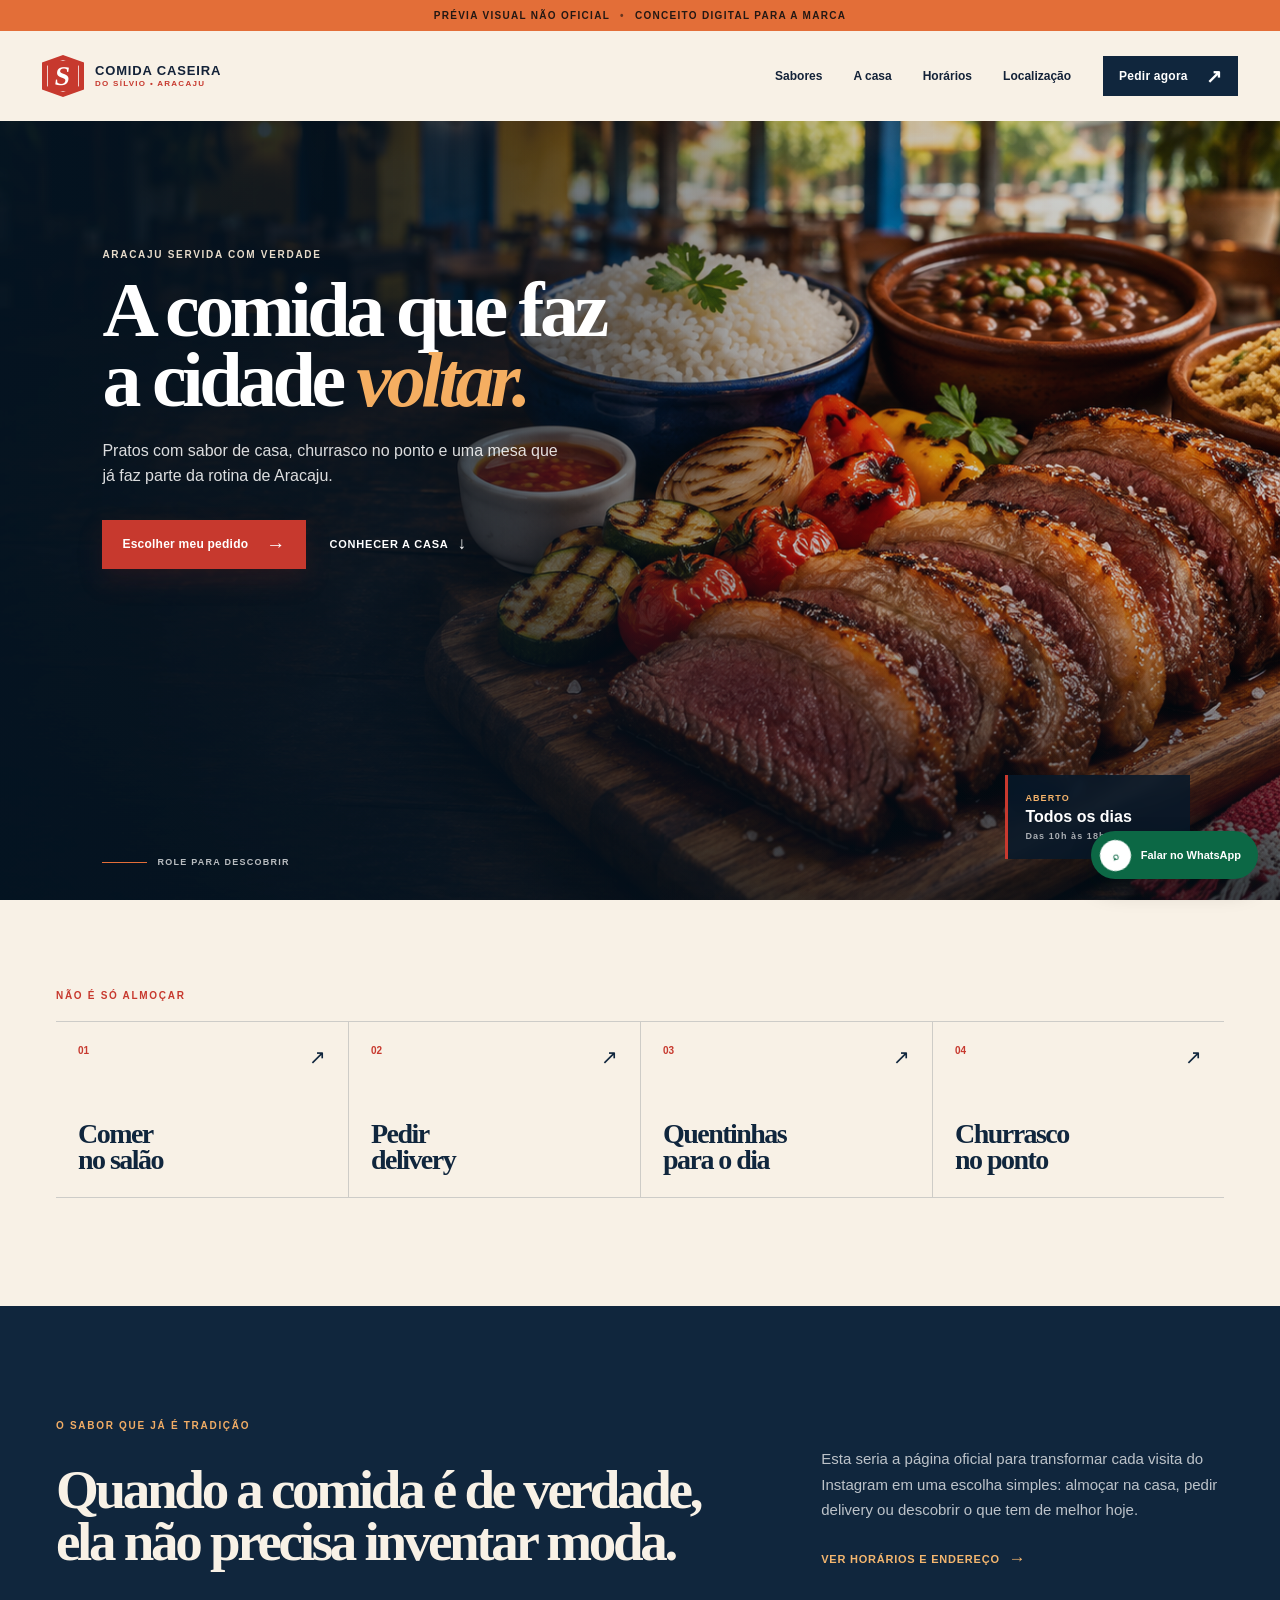
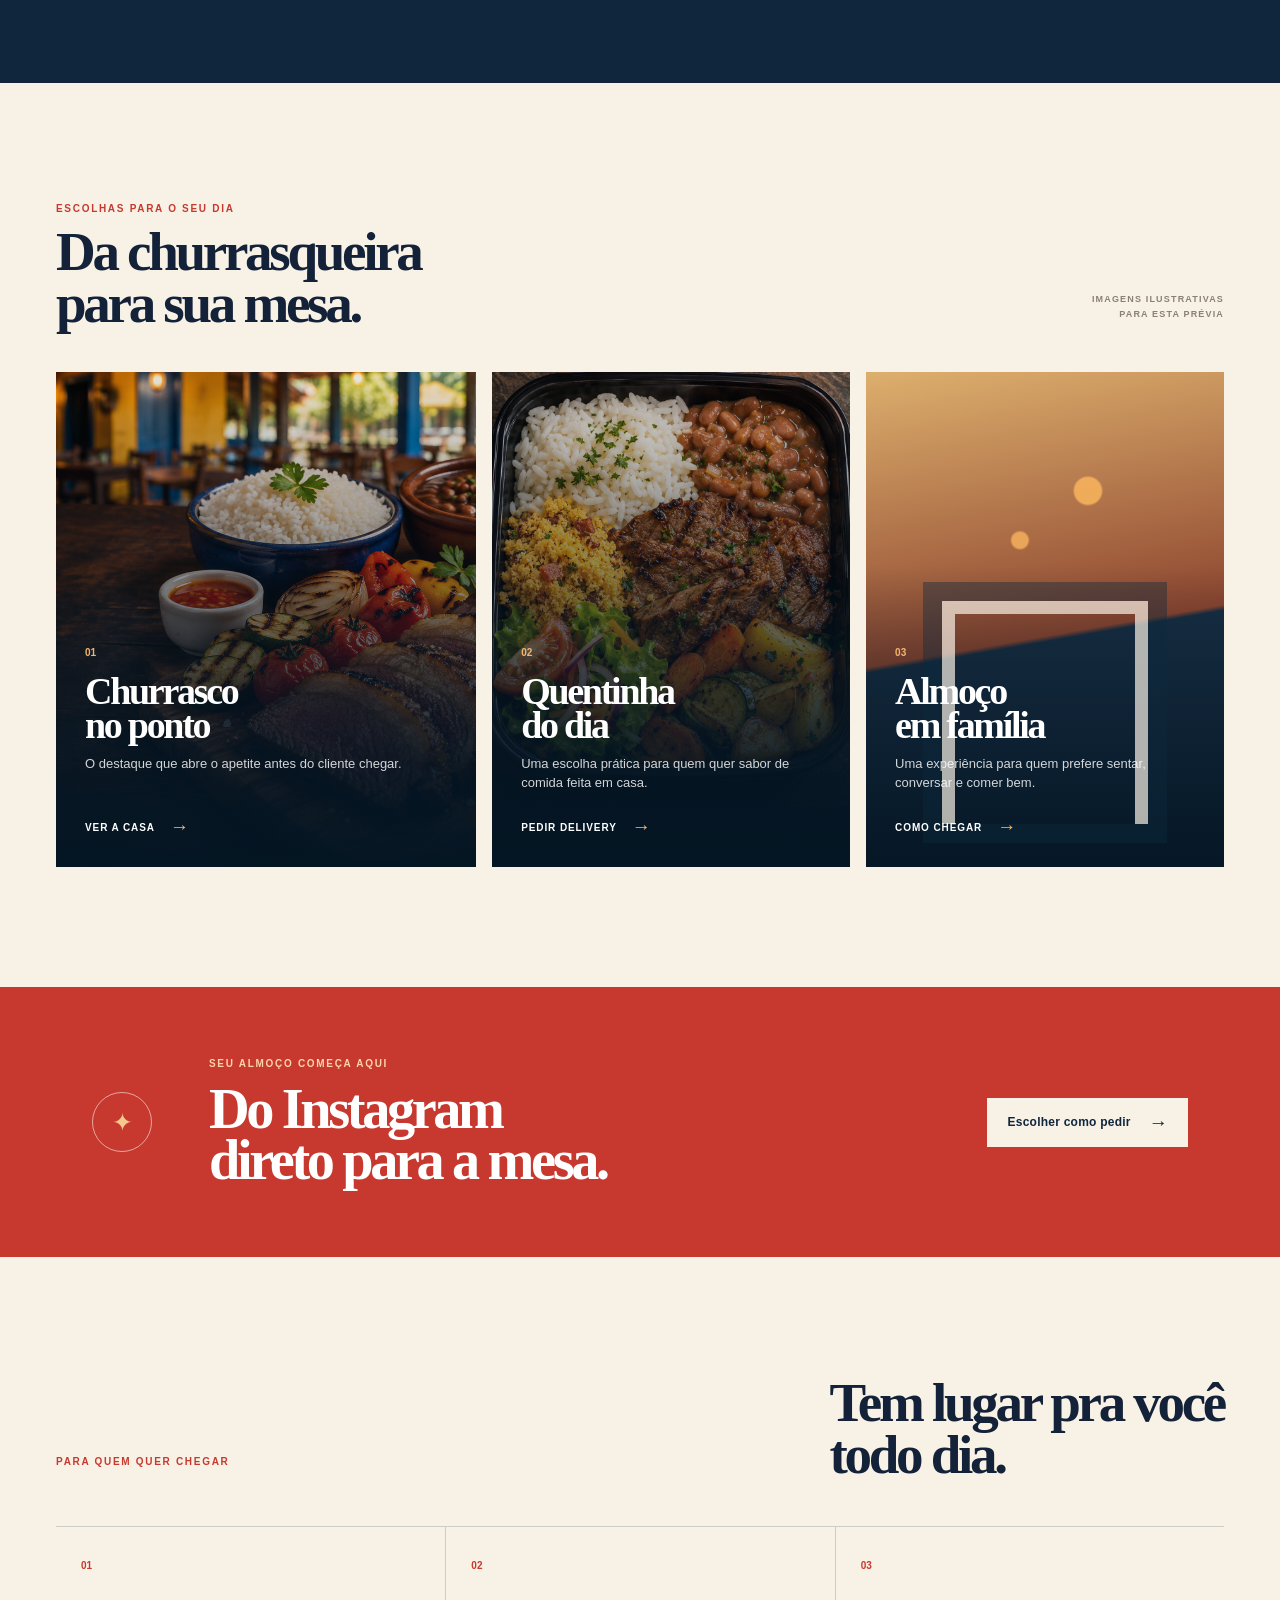
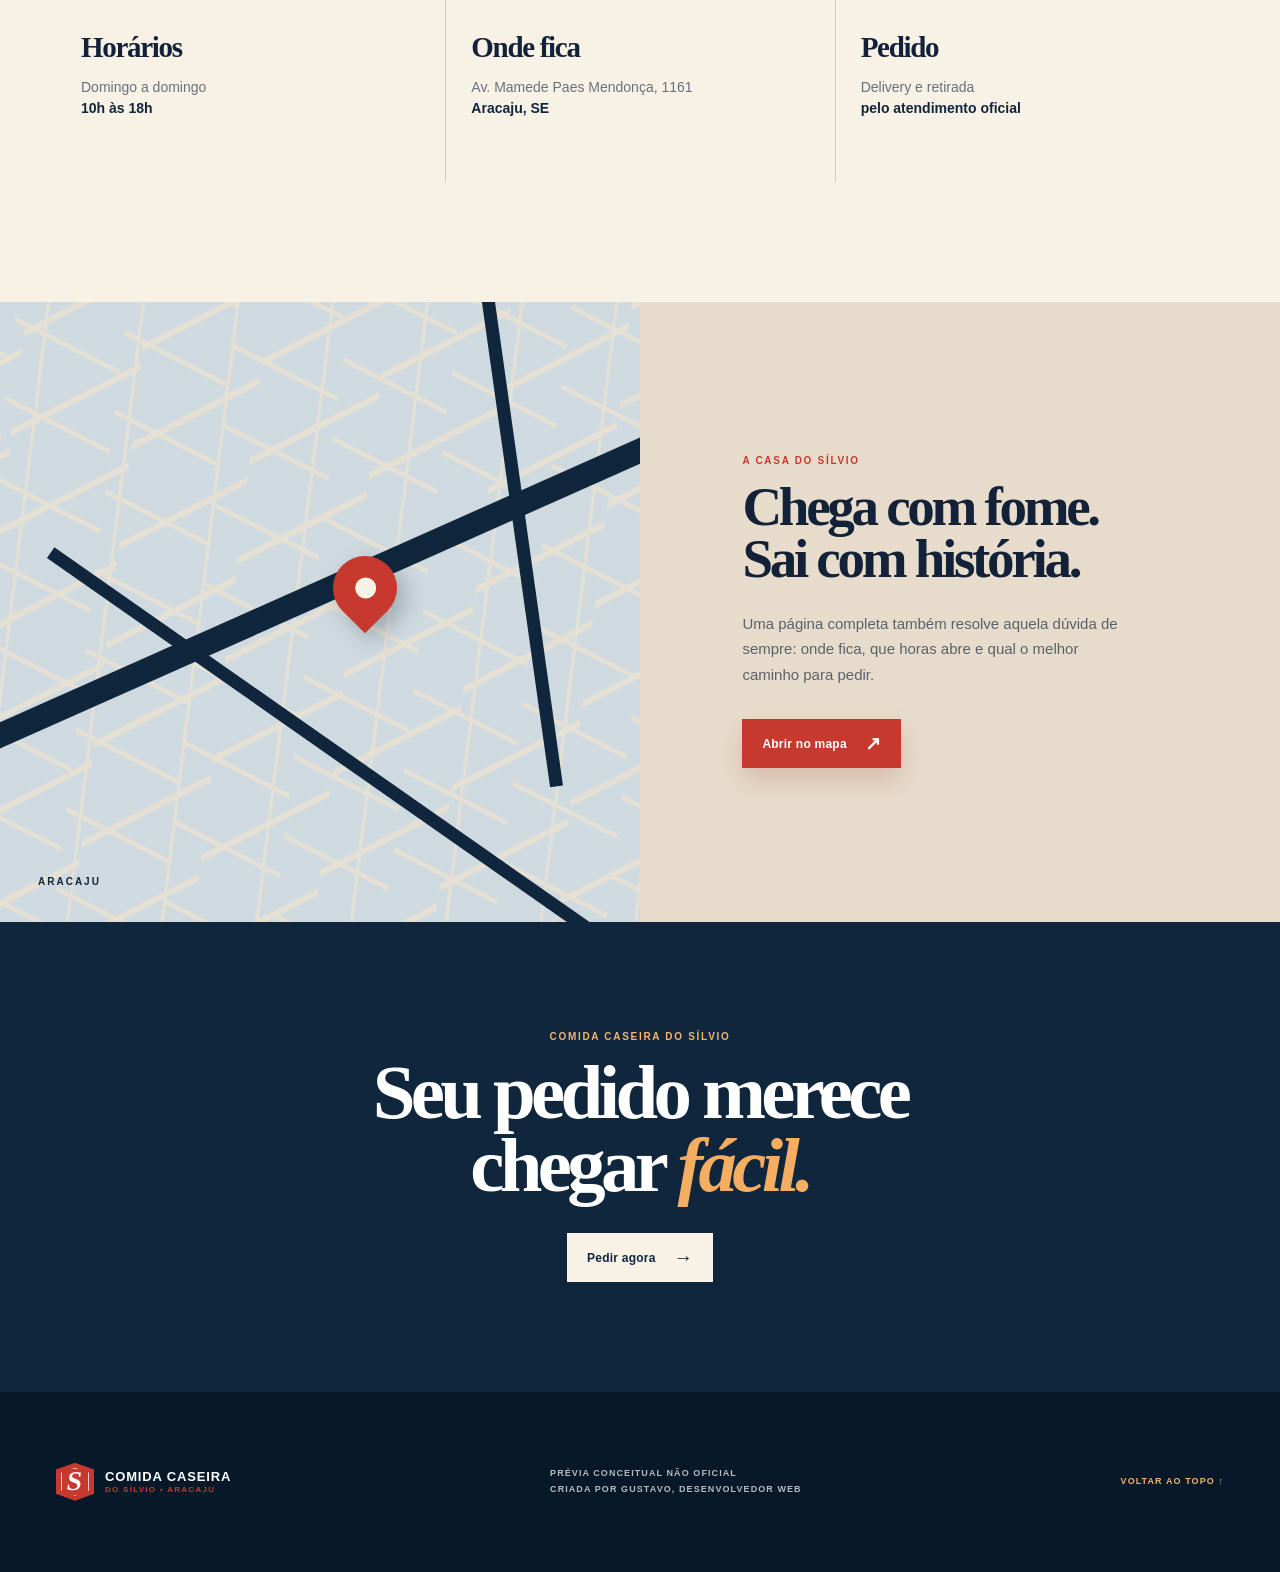
==== index.html @ d43c99c4 "Publish Silvio restaurant visual preview" ====
<!doctype html>
<html lang="pt-BR">
  <head>
    <meta charset="UTF-8" />
    <meta name="viewport" content="width=device-width, initial-scale=1.0" />
    <meta name="description" content="Prévia visual não oficial para Restaurante Comida Caseira do Silvio." />
    <title>Prévia | Comida Caseira do Silvio</title>
    <link rel="stylesheet" href="styles.css" />
  </head>
  <body>
    <div class="preview-ribbon">PRÉVIA VISUAL NÃO OFICIAL <span>•</span> CONCEITO DIGITAL PARA A MARCA</div>

    <header class="site-header" id="topo">
      <a class="brand" href="#topo" aria-label="Voltar ao início">
        <span class="brand-mark"><i></i><b>S</b></span>
        <span class="brand-text"><strong>COMIDA CASEIRA</strong><small>DO SÍLVIO • ARACAJU</small></span>
      </a>

      <button class="menu-toggle" type="button" aria-label="Abrir menu" aria-expanded="false">
        <span></span><span></span>
      </button>

      <nav class="main-nav" aria-label="Navegação principal">
        <a href="#sabores">Sabores</a>
        <a href="#experiencia">A casa</a>
        <a href="#horarios">Horários</a>
        <a href="#encontrar">Localização</a>
      </nav>

      <a class="button button-header" href="https://wa.me/5579981131906" target="_blank" rel="noreferrer">Pedir agora <span>↗</span></a>
    </header>

    <main>
      <section class="hero" aria-labelledby="hero-title">
        <div class="hero-image" role="img" aria-label="Prato ilustrativo de comida caseira e picanha na brasa"></div>
        <div class="hero-shade"></div>
        <div class="hero-content">
          <p class="eyebrow light">ARACAJU SERVIDA COM VERDADE</p>
          <h1 id="hero-title">A comida que faz<br />a cidade <em>voltar.</em></h1>
          <p class="hero-copy">Pratos com sabor de casa, churrasco no ponto e uma mesa que já faz parte da rotina de Aracaju.</p>
          <div class="hero-actions">
            <button class="button button-primary js-order">Escolher meu pedido <span>→</span></button>
            <a class="text-link light" href="#sabores">Conhecer a casa <span>↓</span></a>
          </div>
        </div>
        <div class="hero-note"><span>ABERTO</span><b>Todos os dias</b><small>Das 10h às 18h</small></div>
        <div class="scroll-note"><span></span> ROLE PARA DESCOBRIR</div>
      </section>

      <section class="quick-paths" aria-label="Opções do restaurante">
        <p class="eyebrow">NÃO É SÓ ALMOÇAR</p>
        <div class="quick-grid">
          <a href="#sabores"><strong>01</strong><span>Comer<br />no salão</span><i>↗</i></a>
          <button class="quick-button js-order"><strong>02</strong><span>Pedir<br />delivery</span><i>↗</i></button>
          <a href="#sabores"><strong>03</strong><span>Quentinhas<br />para o dia</span><i>↗</i></a>
          <a href="#sabores"><strong>04</strong><span>Churrasco<br />no ponto</span><i>↗</i></a>
        </div>
      </section>

      <section class="statement" id="experiencia">
        <p class="eyebrow">O SABOR QUE JÁ É TRADIÇÃO</p>
        <div class="statement-grid">
          <h2>Quando a comida é de verdade, ela não precisa inventar moda.</h2>
          <div>
            <p>Esta seria a página oficial para transformar cada visita do Instagram em uma escolha simples: almoçar na casa, pedir delivery ou descobrir o que tem de melhor hoje.</p>
            <a class="text-link" href="#horarios">Ver horários e endereço <span>→</span></a>
          </div>
        </div>
      </section>

      <section class="flavor-section" id="sabores" aria-labelledby="flavors-title">
        <div class="section-head">
          <div><p class="eyebrow">ESCOLHAS PARA O SEU DIA</p><h2 id="flavors-title">Da churrasqueira<br />para sua mesa.</h2></div>
          <p class="caption">IMAGENS ILUSTRATIVAS<br />PARA ESTA PRÉVIA</p>
        </div>

        <div class="flavor-grid">
          <article class="feature-card card-grill">
            <div class="card-overlay"></div>
            <div class="feature-card-content"><span>01</span><h3>Churrasco<br />no ponto</h3><p>O destaque que abre o apetite antes do cliente chegar.</p><a href="#horarios">Ver a casa <i>→</i></a></div>
          </article>
          <article class="feature-card card-quentinha">
            <div class="card-overlay"></div>
            <div class="feature-card-content"><span>02</span><h3>Quentinha<br />do dia</h3><p>Uma escolha prática para quem quer sabor de comida feita em casa.</p><button class="card-button js-order">Pedir delivery <i>→</i></button></div>
          </article>
          <article class="feature-card card-house">
            <div class="card-overlay"></div>
            <div class="feature-card-content"><span>03</span><h3>Almoço<br />em família</h3><p>Uma experiência para quem prefere sentar, conversar e comer bem.</p><a href="#encontrar">Como chegar <i>→</i></a></div>
          </article>
        </div>
      </section>

      <section class="order-band" aria-label="Pedido direto">
        <div class="order-icon">✦</div>
        <div><p class="eyebrow">SEU ALMOÇO COMEÇA AQUI</p><h2>Do Instagram<br />direto para a mesa.</h2></div>
        <button class="button button-light js-order">Escolher como pedir <span>→</span></button>
      </section>

      <section class="visit-section" id="horarios">
        <div class="visit-top"><p class="eyebrow">PARA QUEM QUER CHEGAR</p><h2>Tem lugar pra você<br />todo dia.</h2></div>
        <div class="visit-grid">
          <article><span class="number">01</span><h3>Horários</h3><p>Domingo a domingo<br /><strong>10h às 18h</strong></p></article>
          <article><span class="number">02</span><h3>Onde fica</h3><p>Av. Mamede Paes Mendonça, 1161<br /><strong>Aracaju, SE</strong></p></article>
          <article><span class="number">03</span><h3>Pedido</h3><p>Delivery e retirada<br /><strong>pelo atendimento oficial</strong></p></article>
        </div>
      </section>

      <section class="location-section" id="encontrar">
        <div class="map-art" aria-hidden="true"><span class="map-road r1"></span><span class="map-road r2"></span><span class="map-road r3"></span><span class="map-grid"></span><div class="map-pin"><i></i></div><b>ARACAJU</b></div>
        <div class="location-copy"><p class="eyebrow">A CASA DO SÍLVIO</p><h2>Chega com fome.<br />Sai com história.</h2><p>Uma página completa também resolve aquela dúvida de sempre: onde fica, que horas abre e qual o melhor caminho para pedir.</p><a class="button button-primary" href="https://www.google.com/maps/search/?api=1&query=Av.+Mamede+Paes+Mendon%C3%A7a,+1161,+Aracaju+-+SE" target="_blank" rel="noreferrer">Abrir no mapa <span>↗</span></a></div>
      </section>

      <section class="final-cta">
        <p class="eyebrow light">COMIDA CASEIRA DO SÍLVIO</p>
        <h2>Seu pedido merece<br />chegar <em>fácil.</em></h2>
        <button class="button button-light js-order">Pedir agora <span>→</span></button>
      </section>
    </main>

    <footer><a class="brand footer-brand" href="#topo"><span class="brand-mark"><i></i><b>S</b></span><span class="brand-text"><strong>COMIDA CASEIRA</strong><small>DO SÍLVIO • ARACAJU</small></span></a><p>PRÉVIA CONCEITUAL NÃO OFICIAL<br />CRIADA POR GUSTAVO, DESENVOLVEDOR WEB</p><a href="#topo">VOLTAR AO TOPO ↑</a></footer>

    <a class="whatsapp-float" href="https://wa.me/5579981131906" target="_blank" rel="noreferrer" aria-label="Abrir WhatsApp"><span>⌕</span><b>Falar no WhatsApp</b></a>

    <dialog class="order-modal" aria-labelledby="modal-title">
      <button class="modal-close" type="button" aria-label="Fechar">×</button>
      <p class="eyebrow">ESCOLHA O MELHOR CAMINHO</p>
      <h2 id="modal-title">Como você quer pedir?</h2>
      <p>Uma experiência simples para levar quem chega pelo Instagram ao canal de atendimento certo.</p>
      <a class="modal-choice" href="https://wa.me/5579981131906" target="_blank" rel="noreferrer"><span><small>ATENDIMENTO DIRETO</small><strong>Falar no WhatsApp</strong></span><i>↗</i></a>
      <a class="modal-choice muted-choice" href="https://www.ifood.com.br/" target="_blank" rel="noreferrer"><span><small>DELIVERY</small><strong>Ver opções no iFood</strong></span><i>↗</i></a>
      <small class="modal-note">Os destinos de pedido são demonstrativos nesta prévia.</small>
    </dialog>

    <script src="site.js"></script>
  </body>
</html>
---- styles.css ----
:root { --navy:#10263d; --navy-deep:#081b2c; --cream:#f8f1e6; --cream-dark:#e7dccb; --red:#c7392e; --red-deep:#8f251e; --orange:#e36e38; --ink:#132238; --line:rgba(16,38,61,.18); --serif:Georgia,"Times New Roman",serif; --sans:Arial,Helvetica,sans-serif; }
* { box-sizing:border-box; } html { scroll-behavior:smooth; } body { margin:0; color:var(--ink); background:var(--cream); font-family:var(--sans); } button,a { font:inherit; } a { color:inherit; text-decoration:none; } button { cursor:pointer; } .preview-ribbon { min-height:31px; display:flex; align-items:center; justify-content:center; gap:10px; padding:7px 16px; background:var(--orange); color:#241813; font-size:10px; letter-spacing:.13em; font-weight:800; text-align:center; } .preview-ribbon span { opacity:.65; }
.site-header { height:90px; max-width:1380px; margin:auto; padding:0 42px; display:flex; align-items:center; justify-content:space-between; gap:32px; position:relative; z-index:10; background:var(--cream); } .brand { display:inline-flex; align-items:center; gap:11px; min-width:250px; } .brand-mark { width:42px; height:42px; position:relative; display:grid; place-items:center; background:var(--red); color:white; clip-path:polygon(50% 0, 100% 18%, 100% 82%, 50% 100%, 0 82%, 0 18%); } .brand-mark i { position:absolute; inset:5px; border:1px solid rgba(255,255,255,.75); clip-path:inherit; } .brand-mark b { position:relative; font:700 27px/.9 var(--serif); transform:skew(-8deg); } .brand-text { display:grid; gap:3px; line-height:1; } .brand-text strong { font-size:13px; letter-spacing:.065em; } .brand-text small { font-size:8px; color:var(--red); letter-spacing:.16em; font-weight:800; } .main-nav { display:flex; align-items:center; gap:31px; margin-left:auto; } .main-nav a { font-size:12px; font-weight:700; position:relative; } .main-nav a:after { content:""; position:absolute; left:0; bottom:-7px; height:2px; width:0; background:var(--red); transition:width .2s; } .main-nav a:hover:after { width:100%; }
.button { min-height:49px; padding:0 20px; display:inline-flex; align-items:center; justify-content:center; gap:18px; border:0; border-radius:0; font-size:12px; font-weight:800; letter-spacing:.02em; transition:transform .2s,background .2s; } .button:hover { transform:translateY(-3px); } .button span { font-size:19px; line-height:1; } .button-header { min-height:40px; padding:0 16px; background:var(--navy); color:white; } .button-primary { background:var(--red); color:white; box-shadow:0 12px 26px rgba(143,37,30,.18); } .button-light { background:var(--cream); color:var(--navy); }
.hero { height:min(780px,calc(100vh - 121px)); min-height:635px; max-width:1440px; margin:0 auto; position:relative; overflow:hidden; background:var(--navy-deep); color:white; } .hero-image { position:absolute; inset:0; background-image:url("assets/hero-picanha.png"); background-size:cover; background-position:center; transform:scale(1.02); animation:hero-scale 11s ease-out forwards; } @keyframes hero-scale { to { transform:scale(1.08); } } .hero-shade { position:absolute; inset:0; background:linear-gradient(90deg,rgba(4,20,34,.95) 0%,rgba(4,20,34,.8) 32%,rgba(4,20,34,.24) 63%,rgba(4,20,34,.13)),linear-gradient(0deg,rgba(3,14,24,.7),transparent 43%); } .hero-content { position:relative; z-index:1; max-width:700px; padding:clamp(86px,10vw,145px) 0 0 clamp(28px,8vw,124px); } .eyebrow { margin:0 0 15px; color:var(--red); font-size:10px; letter-spacing:.17em; font-weight:800; } .eyebrow.light { color:var(--cream-dark); } h1,h2,h3,p { margin-top:0; } .hero h1 { margin-bottom:22px; font:600 clamp(52px,6.1vw,96px)/.9 var(--serif); letter-spacing:-.058em; } h1 em,h2 em { color:#f5ae61; font-style:italic; } .hero-copy { max-width:470px; margin-bottom:31px; color:rgba(255,255,255,.86); font-size:16px; line-height:1.6; } .hero-actions { display:flex; align-items:center; gap:24px; } .text-link { display:inline-flex; align-items:center; gap:9px; font-size:11px; font-weight:800; text-transform:uppercase; letter-spacing:.07em; } .text-link span { font-size:17px; } .text-link.light { color:white; } .hero-note { position:absolute; right:clamp(27px,7vw,112px); bottom:41px; z-index:2; width:185px; padding:18px 17px; border-left:3px solid var(--red); background:rgba(7,25,41,.88); backdrop-filter:blur(5px); text-align:left; } .hero-note span,.hero-note small { display:block; font-size:9px; letter-spacing:.12em; font-weight:800; } .hero-note span { color:#f3b26a; margin-bottom:5px; } .hero-note b { display:block; margin-bottom:5px; font-size:16px; } .hero-note small { color:rgba(255,255,255,.65); } .scroll-note { position:absolute; z-index:2; left:clamp(28px,8vw,124px); bottom:33px; display:flex; gap:10px; align-items:center; color:rgba(255,255,255,.72); font-size:9px; font-weight:800; letter-spacing:.14em; } .scroll-note span { display:block; width:45px; height:1px; background:var(--orange); }
.quick-paths { max-width:1240px; margin:0 auto; padding:90px 36px 108px; } .quick-grid { display:grid; grid-template-columns:repeat(4,1fr); margin-top:20px; border-top:1px solid var(--line); border-bottom:1px solid var(--line); } .quick-grid a,.quick-grid .quick-button { min-height:175px; padding:23px 22px; border:0; border-left:1px solid var(--line); background:transparent; color:var(--navy); text-align:left; display:grid; grid-template-columns:1fr auto; grid-template-rows:auto 1fr; transition:background .2s,color .2s; } .quick-grid > :first-child { border-left:0; } .quick-grid strong { color:var(--red); font-size:10px; } .quick-grid span { grid-row:2; align-self:end; font:600 28px/.95 var(--serif); letter-spacing:-.055em; } .quick-grid i { align-self:start; font-size:20px; font-style:normal; } .quick-grid a:hover,.quick-grid .quick-button:hover { background:var(--navy); color:white; }
.statement { padding:114px max(36px,calc((100vw - 1168px)/2)); background:var(--navy); color:var(--cream); } .statement .eyebrow { color:#f2ad65; } .statement-grid { display:grid; grid-template-columns:1.2fr .72fr; align-items:end; gap:94px; } .statement h2,.section-head h2,.visit-top h2,.location-copy h2,.final-cta h2 { margin-bottom:0; font:600 clamp(42px,4.3vw,67px)/.95 var(--serif); letter-spacing:-.06em; } .statement-grid > div p { margin-bottom:26px; color:rgba(255,255,255,.72); font-size:15px; line-height:1.7; } .statement .text-link { color:#f4b66f; }
.flavor-section { max-width:1240px; margin:0 auto; padding:120px 36px; } .section-head { display:flex; align-items:end; justify-content:space-between; margin-bottom:42px; } .section-head .eyebrow { margin-bottom:12px; } .caption { color:#8c8072; font-size:9px; font-weight:800; letter-spacing:.13em; text-align:right; line-height:1.6; } .flavor-grid { display:grid; grid-template-columns:1.08fr .92fr .92fr; gap:16px; } .feature-card { min-height:495px; position:relative; overflow:hidden; background:#304258; color:white; } .card-grill { background:linear-gradient(0deg,rgba(5,22,36,.93),rgba(5,22,36,.08)),url("assets/hero-picanha.png") center/cover; } .card-quentinha { background:linear-gradient(0deg,rgba(5,22,36,.94),rgba(5,22,36,.12)),url("assets/quentinha.png") center/cover; } .card-house { background:radial-gradient(circle at 62% 24%,rgba(244,176,92,.92) 0 3%,transparent 3.5%),radial-gradient(circle at 43% 34%,rgba(244,176,92,.85) 0 2%,transparent 2.6%),linear-gradient(170deg,#ddaf6d 0%,#8f4730 53%,#172e43 54%); } .card-house:after { content:""; position:absolute; width:180px; height:210px; left:50%; bottom:43px; transform:translateX(-50%); border:13px solid rgba(248,241,230,.7); border-bottom:0; box-shadow:0 0 0 19px rgba(14,41,61,.42); } .card-overlay { position:absolute; inset:0; background:linear-gradient(0deg,rgba(4,21,35,.92) 0%,transparent 61%); } .feature-card-content { z-index:1; position:absolute; inset:auto 29px 29px; } .feature-card-content > span { color:#f5b46e; font-size:10px; font-weight:800; } .feature-card h3 { margin:14px 0 13px; font:600 38px/.9 var(--serif); letter-spacing:-.06em; } .feature-card p { min-height:40px; margin-bottom:21px; color:rgba(255,255,255,.82); font-size:13px; line-height:1.45; } .feature-card a,.card-button { display:inline-flex; align-items:center; gap:15px; border:0; background:transparent; color:white; font-size:10px; font-weight:800; letter-spacing:.09em; text-transform:uppercase; } .feature-card i { color:#f5b46e; font-size:19px; font-style:normal; } .card-button { padding:0; }
.order-band { min-height:270px; display:grid; grid-template-columns:82px 1fr auto; gap:35px; align-items:center; padding:45px max(36px,calc((100vw - 1096px)/2)); background:var(--red); color:white; } .order-icon { width:60px; height:60px; display:grid; place-items:center; border:1px solid rgba(255,255,255,.55); border-radius:50%; color:#f5c68d; font-size:25px; } .order-band .eyebrow { color:#ffd4aa; } .order-band h2 { margin:0; font:600 clamp(35px,4.4vw,58px)/.9 var(--serif); letter-spacing:-.06em; }
.visit-section { max-width:1240px; margin:0 auto; padding:120px 36px; } .visit-top { display:flex; align-items:end; justify-content:space-between; margin-bottom:44px; } .visit-grid { display:grid; grid-template-columns:repeat(3,1fr); border-top:1px solid var(--line); } .visit-grid article { min-height:255px; padding:28px 25px; border-left:1px solid var(--line); } .visit-grid article:first-child { border-left:0; } .number { color:var(--red); font-size:10px; font-weight:800; } .visit-grid h3 { margin:58px 0 13px; font:600 29px var(--serif); letter-spacing:-.045em; } .visit-grid p { color:#69717a; font-size:14px; line-height:1.55; } .visit-grid strong { color:var(--navy); }
.location-section { display:grid; grid-template-columns:1fr 1fr; min-height:620px; background:var(--cream-dark); } .map-art { min-height:420px; position:relative; overflow:hidden; background:#cfdae0; } .map-grid { position:absolute; inset:-20%; opacity:.6; background-image:linear-gradient(20deg,transparent 47%,#f5e5cb 48% 51%,transparent 52%),linear-gradient(-34deg,transparent 46%,#f5e5cb 47% 50%,transparent 51%),linear-gradient(90deg,transparent 48%,#f5e5cb 49% 51%,transparent 52%); background-size:110px 80px,120px 100px,94px 130px; transform:rotate(7deg); } .map-road { position:absolute; z-index:1; background:var(--navy); transform:rotate(-24deg); } .r1 { width:130%; height:24px; top:45%; left:-15%; } .r2 { width:110%; height:13px; top:72%; left:-2%; transform:rotate(35deg); } .r3 { width:100%; height:13px; top:26%; left:30%; transform:rotate(82deg); } .map-pin { position:absolute; z-index:2; top:41%; left:52%; width:64px; height:64px; display:grid; place-items:center; border-radius:60% 60% 60% 0; background:var(--red); transform:rotate(-45deg); box-shadow:0 11px 22px rgba(28,37,52,.28); } .map-pin i { width:21px; height:21px; border-radius:50%; background:var(--cream); } .map-art b { position:absolute; z-index:2; bottom:35px; left:38px; color:var(--navy); font-size:10px; letter-spacing:.2em; } .location-copy { display:flex; flex-direction:column; justify-content:center; align-items:flex-start; padding:70px clamp(35px,8vw,130px); } .location-copy h2 { margin-bottom:25px; } .location-copy > p:not(.eyebrow) { max-width:390px; margin-bottom:32px; color:#58616b; font-size:15px; line-height:1.7; }
.final-cta { min-height:470px; display:flex; flex-direction:column; align-items:center; justify-content:center; padding:76px 24px; background:var(--navy); color:white; text-align:center; } .final-cta .eyebrow { color:#f5b46e; } .final-cta h2 { margin-bottom:30px; font-size:clamp(47px,6vw,83px); } footer { min-height:180px; padding:41px max(36px,calc((100vw - 1168px)/2)); display:flex; align-items:center; justify-content:space-between; gap:28px; background:#071929; color:rgba(255,255,255,.7); } .footer-brand { min-width:0; color:white; } .footer-brand .brand-mark { width:38px; height:38px; } footer p,footer > a { margin:0; font-size:9px; line-height:1.7; letter-spacing:.12em; font-weight:800; } footer > a { color:#f1b16c; }
.whatsapp-float { position:fixed; right:22px; bottom:21px; z-index:11; display:flex; align-items:center; gap:10px; min-height:48px; padding:0 17px 0 9px; border-radius:26px; background:#0c6845; color:white; box-shadow:0 10px 23px rgba(4,20,12,.22); font-size:11px; } .whatsapp-float span { width:31px; height:31px; display:grid; place-items:center; border-radius:50%; background:white; color:#0c6845; font-weight:900; transform:rotate(-15deg); }
.order-modal { width:min(470px,calc(100% - 36px)); padding:37px; border:0; background:var(--cream); color:var(--navy); box-shadow:0 28px 80px rgba(0,0,0,.35); } .order-modal::backdrop { background:rgba(3,15,25,.71); backdrop-filter:blur(4px); } .modal-close { position:absolute; right:15px; top:9px; border:0; background:transparent; color:var(--navy); font-size:32px; line-height:1; } .order-modal h2 { margin:7px 0 12px; font:600 46px/.92 var(--serif); letter-spacing:-.06em; } .order-modal > p:not(.eyebrow) { max-width:360px; margin-bottom:23px; color:#5b6570; font-size:14px; line-height:1.55; } .modal-choice { display:flex; align-items:center; justify-content:space-between; margin-top:10px; padding:18px; background:var(--navy); color:white; } .modal-choice small,.modal-choice strong { display:block; } .modal-choice small { margin-bottom:5px; color:#efb469; font-size:8px; letter-spacing:.12em; } .modal-choice strong { font-size:14px; } .modal-choice i { font-style:normal; font-size:21px; } .muted-choice { background:var(--red); } .muted-choice small { color:#ffe3c3; } .modal-note { display:block; margin-top:16px; color:#777; font-size:9px; line-height:1.4; }
.menu-toggle { display:none; }
@media (max-width:760px) { .preview-ribbon { font-size:8px; letter-spacing:.09em; } .site-header { height:75px; padding:0 17px; gap:12px; } .brand { min-width:0; gap:7px; } .brand-mark { width:35px; height:35px; } .brand-mark b { font-size:22px; } .brand-text strong { font-size:10px; } .brand-text small { font-size:6.5px; } .menu-toggle { width:39px; height:39px; display:grid; place-content:center; gap:5px; border:1px solid rgba(16,38,61,.25); background:transparent; } .menu-toggle span { width:16px; height:2px; background:var(--navy); transition:transform .2s; } .menu-toggle[aria-expanded="true"] span:first-child { transform:translateY(3.5px) rotate(45deg); } .menu-toggle[aria-expanded="true"] span:last-child { transform:translateY(-3.5px) rotate(-45deg); } .main-nav { position:absolute; top:75px; right:0; left:0; display:none; padding:21px; background:var(--cream); border-top:1px solid var(--line); box-shadow:0 14px 18px rgba(20,29,36,.09); } .main-nav.open { display:grid; gap:17px; } .main-nav a { font-size:12px; } .button-header { display:none; } .hero { min-height:640px; height:calc(100vh - 106px); max-height:710px; } .hero-image { background-position:64% center; } .hero-shade { background:linear-gradient(90deg,rgba(4,20,34,.91) 0%,rgba(4,20,34,.66) 72%,rgba(4,20,34,.18)),linear-gradient(0deg,rgba(3,14,24,.81),transparent 45%); } .hero-content { padding:84px 23px 0; } .hero h1 { font-size:54px; } .hero-copy { max-width:310px; font-size:14px; } .hero-actions { gap:16px; flex-wrap:wrap; } .hero-actions .text-link { font-size:9px; } .hero-note { right:19px; bottom:65px; width:148px; padding:12px; } .hero-note b { font-size:13px; } .hero-note small,.hero-note span { font-size:7px; } .scroll-note { left:23px; bottom:26px; font-size:7px; } .quick-paths { padding:60px 17px 65px; } .quick-grid { grid-template-columns:1fr 1fr; } .quick-grid a,.quick-grid .quick-button { min-height:142px; padding:17px 15px; border-left:1px solid var(--line); border-bottom:1px solid var(--line); } .quick-grid > :nth-child(odd) { border-left:0; } .quick-grid span { font-size:23px; } .statement { padding:68px 21px; } .statement-grid { display:block; } .statement h2,.section-head h2,.visit-top h2,.location-copy h2 { font-size:43px; } .statement-grid > div { margin-top:28px; } .statement-grid > div p { font-size:14px; } .flavor-section { padding:70px 17px; } .section-head { align-items:start; margin-bottom:26px; } .caption { display:none; } .flavor-grid { display:grid; grid-template-columns:1fr; gap:12px; } .feature-card { min-height:390px; } .feature-card h3 { font-size:34px; } .order-band { min-height:320px; grid-template-columns:1fr; gap:17px; padding:50px 25px; } .order-icon { width:50px; height:50px; } .order-band h2 { font-size:44px; } .order-band .button { width:100%; } .visit-section { padding:70px 17px; } .visit-top { display:block; margin-bottom:30px; } .visit-grid { grid-template-columns:1fr; } .visit-grid article { min-height:150px; padding:20px 0; border-left:0; border-top:1px solid var(--line); } .visit-grid article:last-child { border-bottom:1px solid var(--line); } .visit-grid h3 { margin:22px 0 8px; font-size:27px; } .location-section { grid-template-columns:1fr; } .map-art { min-height:360px; } .location-copy { padding:60px 23px; } .final-cta { min-height:400px; } .final-cta h2 { font-size:53px; } footer { display:grid; justify-items:start; min-height:230px; padding:36px 21px; } .whatsapp-float { right:13px; bottom:13px; min-height:44px; padding-right:13px; } .whatsapp-float b { font-size:10px; } .order-modal { padding:29px 24px; } .order-modal h2 { font-size:38px; } }
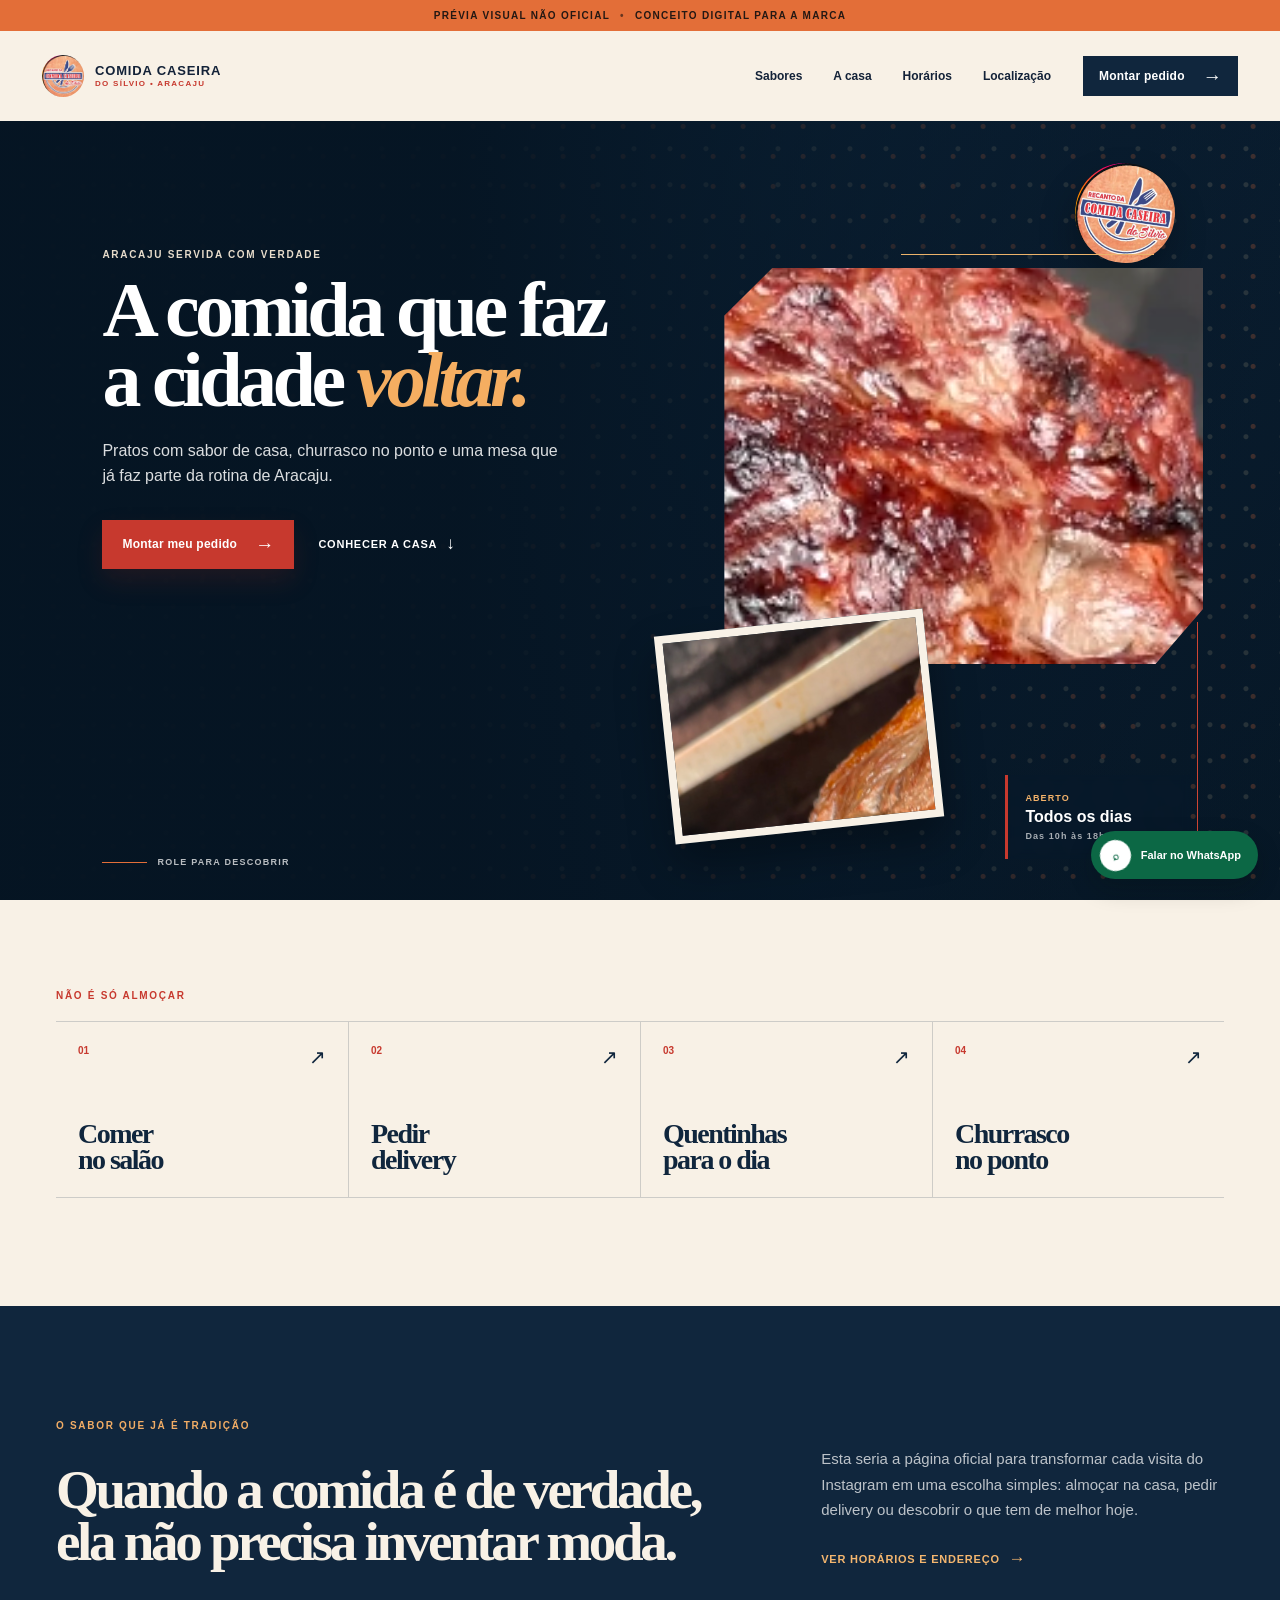
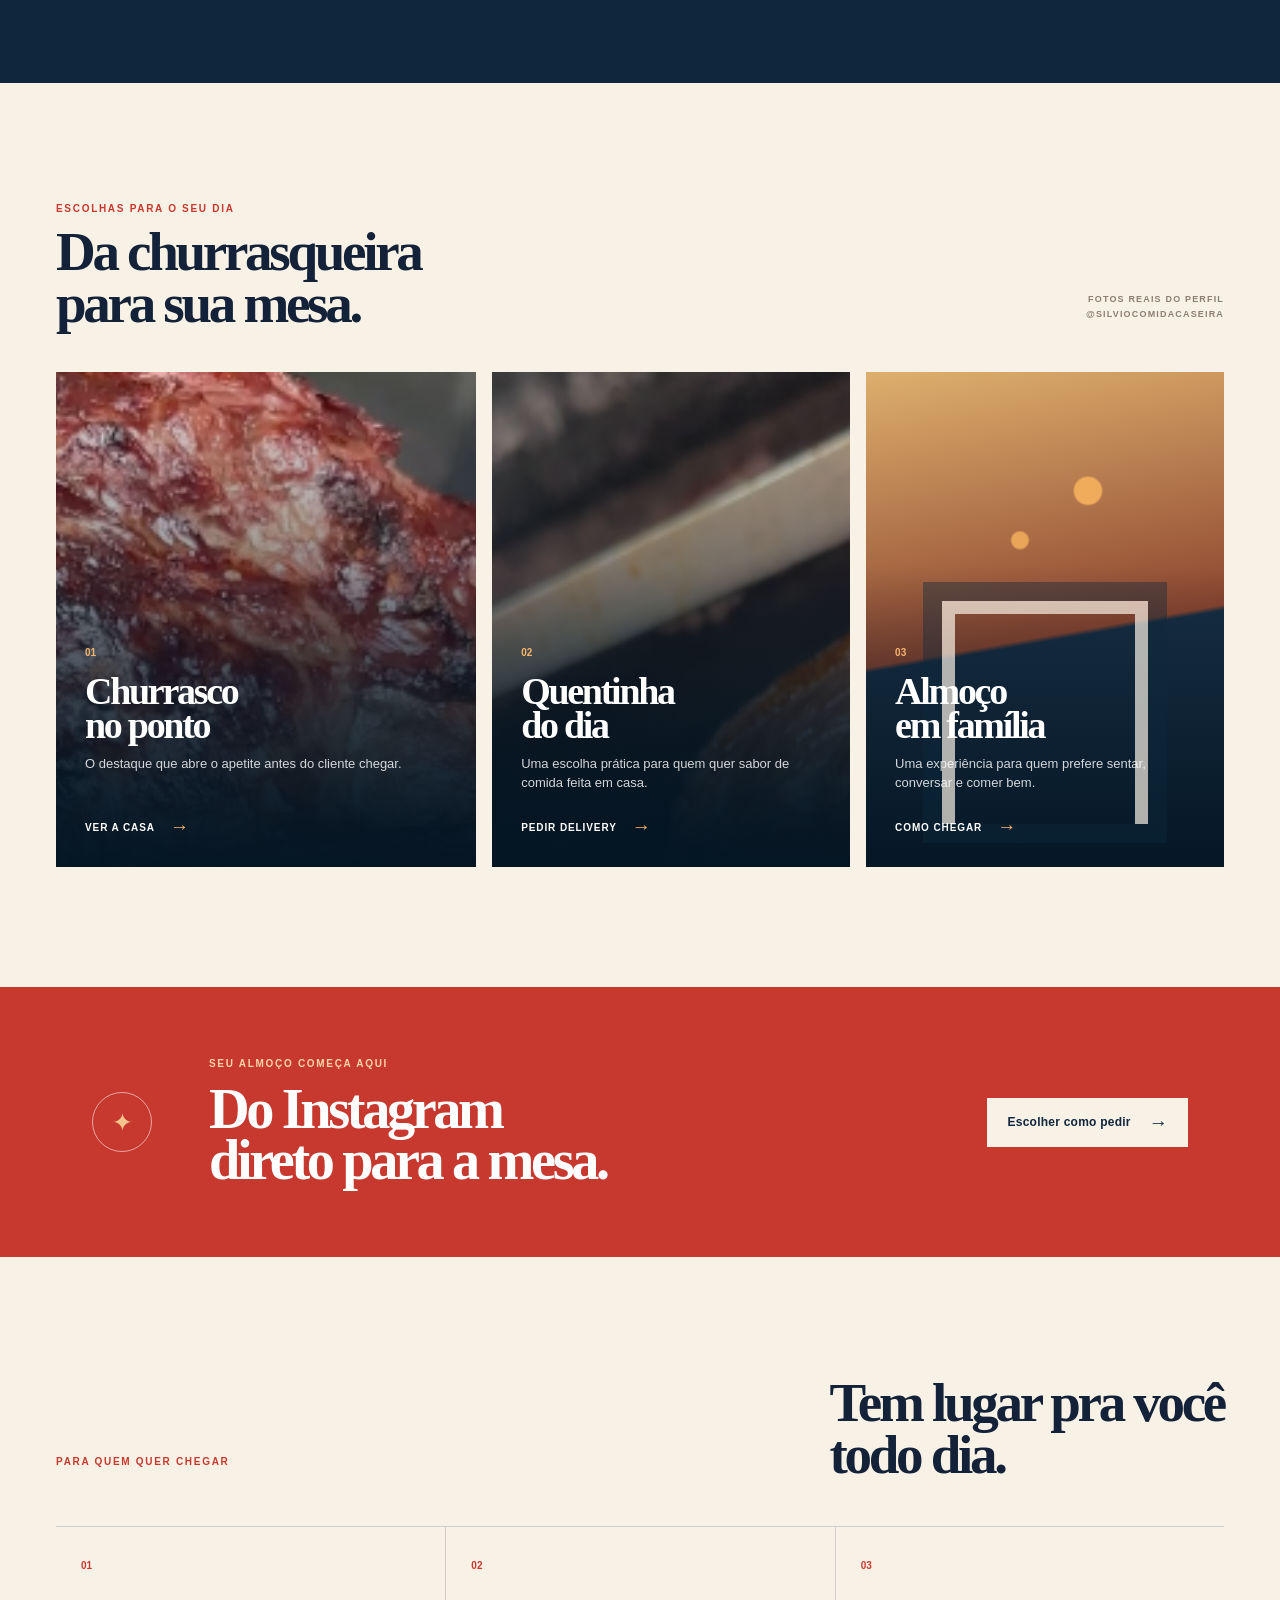
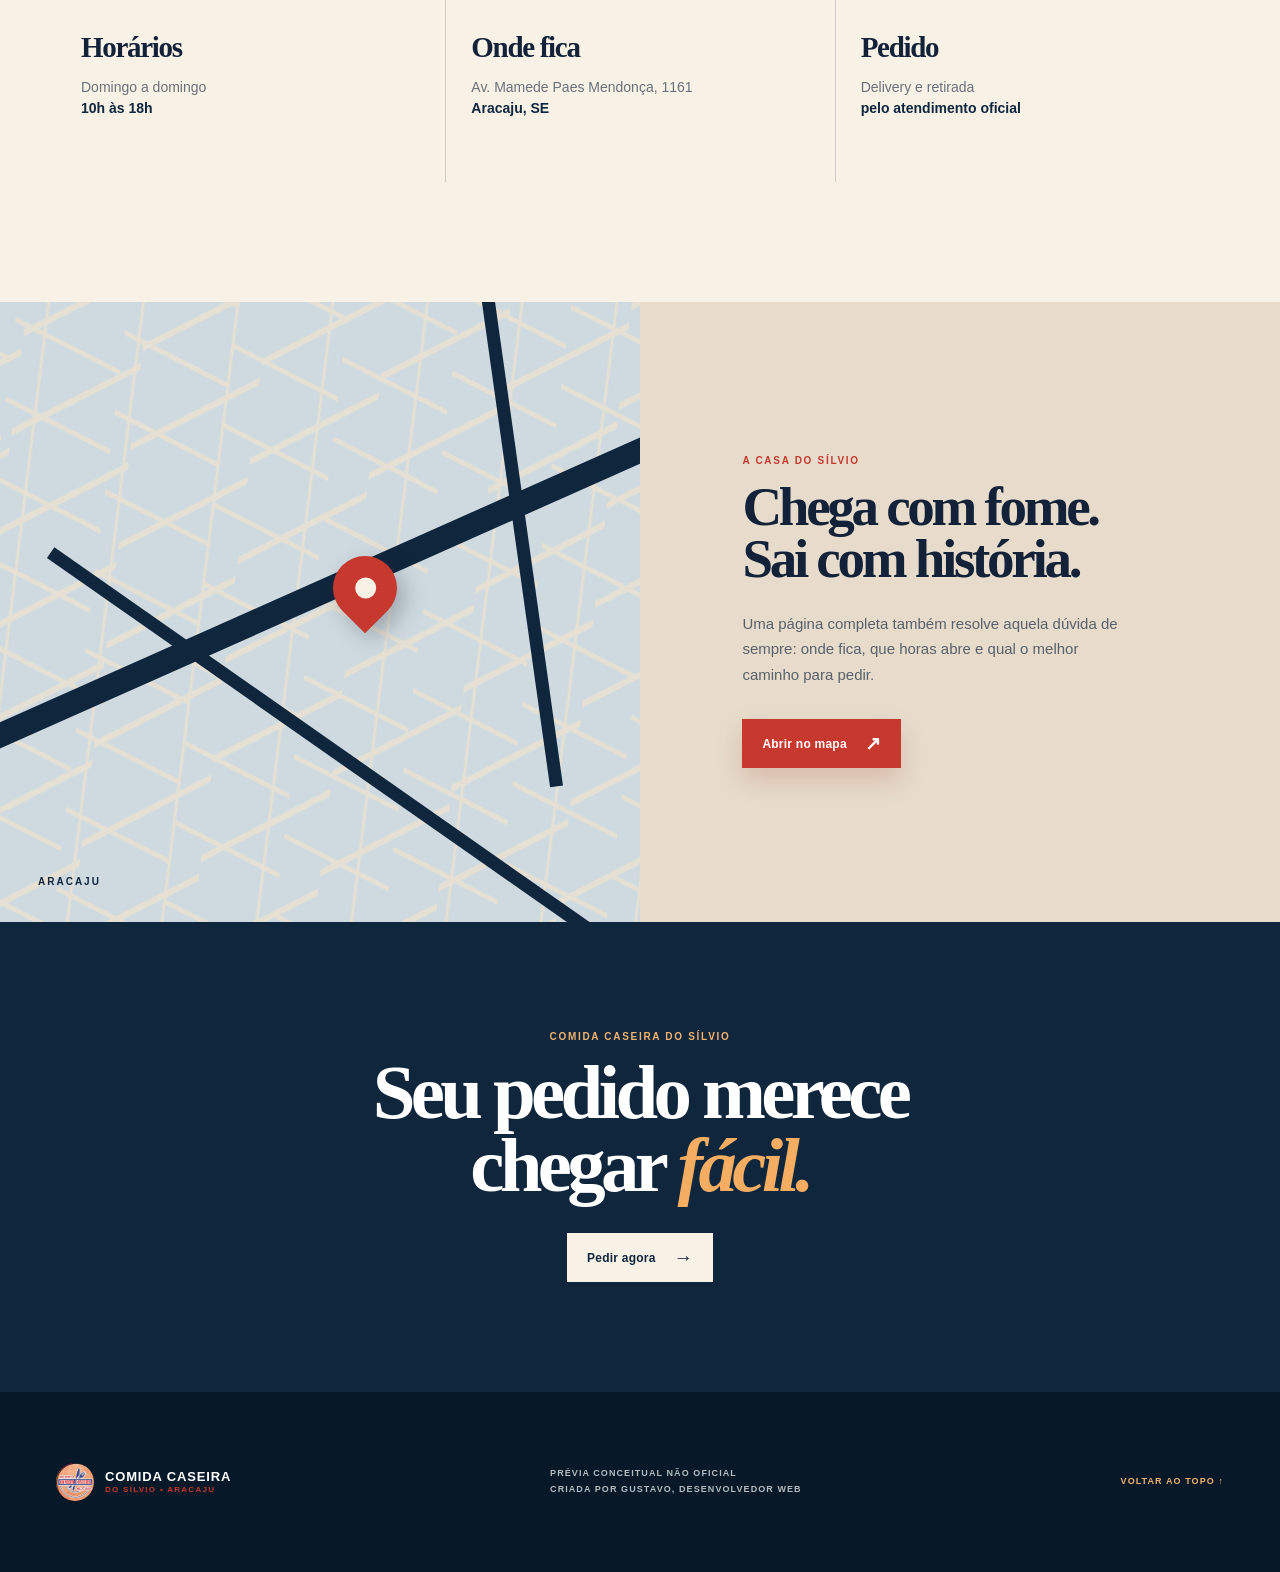
==== commit 8b460e83: "Use restaurant photos and add demo checkout" ====
--- a/index.html
+++ b/index.html
@@ -4,6 +4,11 @@
     <meta charset="UTF-8" />
     <meta name="viewport" content="width=device-width, initial-scale=1.0" />
     <meta name="description" content="Prévia visual não oficial para Restaurante Comida Caseira do Silvio." />
+    <meta property="og:title" content="Prévia visual | Comida Caseira do Silvio" />
+    <meta property="og:description" content="Uma ideia de página oficial para transformar visitas do Instagram em pedidos e visitas ao restaurante." />
+    <meta property="og:type" content="website" />
+    <meta property="og:url" content="https://g1usdv.github.io/previa-silvio-comida-caseira/" />
+    <meta property="og:image" content="https://g1usdv.github.io/previa-silvio-comida-caseira/assets/silvio-picanha-1.png" />
     <title>Prévia | Comida Caseira do Silvio</title>
     <link rel="stylesheet" href="styles.css" />
   </head>
@@ -12,7 +17,7 @@
 
     <header class="site-header" id="topo">
       <a class="brand" href="#topo" aria-label="Voltar ao início">
-        <span class="brand-mark"><i></i><b>S</b></span>
+        <span class="brand-mark"><img src="assets/silvio-logo.png" alt="" /></span>
         <span class="brand-text"><strong>COMIDA CASEIRA</strong><small>DO SÍLVIO • ARACAJU</small></span>
       </a>
 
@@ -27,19 +32,25 @@
         <a href="#encontrar">Localização</a>
       </nav>
 
-      <a class="button button-header" href="https://wa.me/5579981131906" target="_blank" rel="noreferrer">Pedir agora <span>↗</span></a>
+      <button class="button button-header js-order" type="button">Montar pedido <span>→</span></button>
     </header>
 
     <main>
       <section class="hero" aria-labelledby="hero-title">
-        <div class="hero-image" role="img" aria-label="Prato ilustrativo de comida caseira e picanha na brasa"></div>
+        <div class="hero-texture" aria-hidden="true"></div>
         <div class="hero-shade"></div>
+        <div class="hero-collage" aria-label="Fotos reais do perfil da Comida Caseira do Silvio">
+          <div class="collage-logo"><img src="assets/silvio-logo.png" alt="Logotipo da Comida Caseira do Silvio" /></div>
+          <figure class="collage-photo photo-main"><img src="assets/silvio-picanha-1.png" alt="Foto de picanha do perfil da Comida Caseira do Silvio" /></figure>
+          <figure class="collage-photo photo-cut"><img src="assets/silvio-picanha-2.png" alt="Foto de carne na brasa do perfil da Comida Caseira do Silvio" /></figure>
+          <span class="collage-line line-one"></span><span class="collage-line line-two"></span>
+        </div>
         <div class="hero-content">
           <p class="eyebrow light">ARACAJU SERVIDA COM VERDADE</p>
           <h1 id="hero-title">A comida que faz<br />a cidade <em>voltar.</em></h1>
           <p class="hero-copy">Pratos com sabor de casa, churrasco no ponto e uma mesa que já faz parte da rotina de Aracaju.</p>
           <div class="hero-actions">
-            <button class="button button-primary js-order">Escolher meu pedido <span>→</span></button>
+            <button class="button button-primary js-order">Montar meu pedido <span>→</span></button>
             <a class="text-link light" href="#sabores">Conhecer a casa <span>↓</span></a>
           </div>
         </div>
@@ -71,7 +82,7 @@
       <section class="flavor-section" id="sabores" aria-labelledby="flavors-title">
         <div class="section-head">
           <div><p class="eyebrow">ESCOLHAS PARA O SEU DIA</p><h2 id="flavors-title">Da churrasqueira<br />para sua mesa.</h2></div>
-          <p class="caption">IMAGENS ILUSTRATIVAS<br />PARA ESTA PRÉVIA</p>
+          <p class="caption">FOTOS REAIS DO PERFIL<br />@SILVIOCOMIDACASEIRA</p>
         </div>
 
         <div class="flavor-grid">
@@ -117,18 +128,37 @@
       </section>
     </main>
 
-    <footer><a class="brand footer-brand" href="#topo"><span class="brand-mark"><i></i><b>S</b></span><span class="brand-text"><strong>COMIDA CASEIRA</strong><small>DO SÍLVIO • ARACAJU</small></span></a><p>PRÉVIA CONCEITUAL NÃO OFICIAL<br />CRIADA POR GUSTAVO, DESENVOLVEDOR WEB</p><a href="#topo">VOLTAR AO TOPO ↑</a></footer>
+    <footer><a class="brand footer-brand" href="#topo"><span class="brand-mark"><img src="assets/silvio-logo.png" alt="" /></span><span class="brand-text"><strong>COMIDA CASEIRA</strong><small>DO SÍLVIO • ARACAJU</small></span></a><p>PRÉVIA CONCEITUAL NÃO OFICIAL<br />CRIADA POR GUSTAVO, DESENVOLVEDOR WEB</p><a href="#topo">VOLTAR AO TOPO ↑</a></footer>
 
     <a class="whatsapp-float" href="https://wa.me/5579981131906" target="_blank" rel="noreferrer" aria-label="Abrir WhatsApp"><span>⌕</span><b>Falar no WhatsApp</b></a>
 
     <dialog class="order-modal" aria-labelledby="modal-title">
       <button class="modal-close" type="button" aria-label="Fechar">×</button>
-      <p class="eyebrow">ESCOLHA O MELHOR CAMINHO</p>
-      <h2 id="modal-title">Como você quer pedir?</h2>
-      <p>Uma experiência simples para levar quem chega pelo Instagram ao canal de atendimento certo.</p>
-      <a class="modal-choice" href="https://wa.me/5579981131906" target="_blank" rel="noreferrer"><span><small>ATENDIMENTO DIRETO</small><strong>Falar no WhatsApp</strong></span><i>↗</i></a>
-      <a class="modal-choice muted-choice" href="https://www.ifood.com.br/" target="_blank" rel="noreferrer"><span><small>DELIVERY</small><strong>Ver opções no iFood</strong></span><i>↗</i></a>
-      <small class="modal-note">Os destinos de pedido são demonstrativos nesta prévia.</small>
+      <div class="order-step step-menu">
+        <p class="eyebrow">SEU PEDIDO, NO SEU RITMO</p>
+        <h2 id="modal-title">Monte seu pedido.</h2>
+        <p>Esta é uma demonstração do pedido acontecendo dentro do próprio site. Cardápio, preços e disponibilidade seriam definidos pela equipe.</p>
+        <div class="order-items" aria-label="Itens demonstrativos">
+          <div class="order-item"><span><small>SELEÇÃO DO DIA</small><strong>Quentinha</strong></span><div class="quantity"><button type="button" data-item="quentinha" data-change="-1" aria-label="Remover quentinha">−</button><b data-count="quentinha">0</b><button type="button" data-item="quentinha" data-change="1" aria-label="Adicionar quentinha">+</button></div></div>
+          <div class="order-item"><span><small>NA BRASA</small><strong>Churrasco</strong></span><div class="quantity"><button type="button" data-item="churrasco" data-change="-1" aria-label="Remover churrasco">−</button><b data-count="churrasco">0</b><button type="button" data-item="churrasco" data-change="1" aria-label="Adicionar churrasco">+</button></div></div>
+          <div class="order-item"><span><small>PARA FINALIZAR</small><strong>Sobremesas</strong></span><div class="quantity"><button type="button" data-item="sobremesa" data-change="-1" aria-label="Remover sobremesa">−</button><b data-count="sobremesa">0</b><button type="button" data-item="sobremesa" data-change="1" aria-label="Adicionar sobremesa">+</button></div></div>
+        </div>
+        <div class="cart-summary"><span><b data-cart-count>0</b> item(ns) no pedido</span><button class="button button-primary js-checkout" type="button">Continuar <span>→</span></button></div>
+      </div>
+      <form class="order-step step-checkout" id="checkout-form">
+        <button class="back-step" type="button">← Voltar ao pedido</button>
+        <p class="eyebrow">QUASE LÁ</p>
+        <h2>Seus dados.</h2>
+        <p>Na versão final, essa etapa pode receber endereço, forma de pagamento e confirmação automática.</p>
+        <label>Seu nome<input required name="nome" placeholder="Como podemos te chamar?" /></label>
+        <label>Telefone para contato<input required name="telefone" placeholder="(79) 00000-0000" /></label>
+        <label class="delivery-choice">Como prefere receber?<span><input checked type="radio" name="recebimento" value="Delivery" /> Delivery</span><span><input type="radio" name="recebimento" value="Retirada" /> Retirada</span></label>
+        <button class="button button-primary checkout-submit" type="submit">Confirmar pedido <span>→</span></button>
+      </form>
+      <div class="order-step step-success">
+        <p class="eyebrow">PEDIDO RECEBIDO</p><h2>Pronto.<br />Agora é só esperar o sabor.</h2><p>Esta confirmação é uma demonstração visual. No produto final, o pedido seria enviado para o painel da equipe, impresso ou integrado ao pagamento.</p><button class="button button-primary js-close-success" type="button">Voltar ao site <span>→</span></button>
+      </div>
+      <small class="modal-note">Fluxo demonstrativo. Não envia pedidos reais nesta prévia.</small>
     </dialog>
 
     <script src="site.js"></script>
--- a/styles.css
+++ b/styles.css
@@ -14,3 +14,29 @@
 .order-modal { width:min(470px,calc(100% - 36px)); padding:37px; border:0; background:var(--cream); color:var(--navy); box-shadow:0 28px 80px rgba(0,0,0,.35); } .order-modal::backdrop { background:rgba(3,15,25,.71); backdrop-filter:blur(4px); } .modal-close { position:absolute; right:15px; top:9px; border:0; background:transparent; color:var(--navy); font-size:32px; line-height:1; } .order-modal h2 { margin:7px 0 12px; font:600 46px/.92 var(--serif); letter-spacing:-.06em; } .order-modal > p:not(.eyebrow) { max-width:360px; margin-bottom:23px; color:#5b6570; font-size:14px; line-height:1.55; } .modal-choice { display:flex; align-items:center; justify-content:space-between; margin-top:10px; padding:18px; background:var(--navy); color:white; } .modal-choice small,.modal-choice strong { display:block; } .modal-choice small { margin-bottom:5px; color:#efb469; font-size:8px; letter-spacing:.12em; } .modal-choice strong { font-size:14px; } .modal-choice i { font-style:normal; font-size:21px; } .muted-choice { background:var(--red); } .muted-choice small { color:#ffe3c3; } .modal-note { display:block; margin-top:16px; color:#777; font-size:9px; line-height:1.4; }
 .menu-toggle { display:none; }
 @media (max-width:760px) { .preview-ribbon { font-size:8px; letter-spacing:.09em; } .site-header { height:75px; padding:0 17px; gap:12px; } .brand { min-width:0; gap:7px; } .brand-mark { width:35px; height:35px; } .brand-mark b { font-size:22px; } .brand-text strong { font-size:10px; } .brand-text small { font-size:6.5px; } .menu-toggle { width:39px; height:39px; display:grid; place-content:center; gap:5px; border:1px solid rgba(16,38,61,.25); background:transparent; } .menu-toggle span { width:16px; height:2px; background:var(--navy); transition:transform .2s; } .menu-toggle[aria-expanded="true"] span:first-child { transform:translateY(3.5px) rotate(45deg); } .menu-toggle[aria-expanded="true"] span:last-child { transform:translateY(-3.5px) rotate(-45deg); } .main-nav { position:absolute; top:75px; right:0; left:0; display:none; padding:21px; background:var(--cream); border-top:1px solid var(--line); box-shadow:0 14px 18px rgba(20,29,36,.09); } .main-nav.open { display:grid; gap:17px; } .main-nav a { font-size:12px; } .button-header { display:none; } .hero { min-height:640px; height:calc(100vh - 106px); max-height:710px; } .hero-image { background-position:64% center; } .hero-shade { background:linear-gradient(90deg,rgba(4,20,34,.91) 0%,rgba(4,20,34,.66) 72%,rgba(4,20,34,.18)),linear-gradient(0deg,rgba(3,14,24,.81),transparent 45%); } .hero-content { padding:84px 23px 0; } .hero h1 { font-size:54px; } .hero-copy { max-width:310px; font-size:14px; } .hero-actions { gap:16px; flex-wrap:wrap; } .hero-actions .text-link { font-size:9px; } .hero-note { right:19px; bottom:65px; width:148px; padding:12px; } .hero-note b { font-size:13px; } .hero-note small,.hero-note span { font-size:7px; } .scroll-note { left:23px; bottom:26px; font-size:7px; } .quick-paths { padding:60px 17px 65px; } .quick-grid { grid-template-columns:1fr 1fr; } .quick-grid a,.quick-grid .quick-button { min-height:142px; padding:17px 15px; border-left:1px solid var(--line); border-bottom:1px solid var(--line); } .quick-grid > :nth-child(odd) { border-left:0; } .quick-grid span { font-size:23px; } .statement { padding:68px 21px; } .statement-grid { display:block; } .statement h2,.section-head h2,.visit-top h2,.location-copy h2 { font-size:43px; } .statement-grid > div { margin-top:28px; } .statement-grid > div p { font-size:14px; } .flavor-section { padding:70px 17px; } .section-head { align-items:start; margin-bottom:26px; } .caption { display:none; } .flavor-grid { display:grid; grid-template-columns:1fr; gap:12px; } .feature-card { min-height:390px; } .feature-card h3 { font-size:34px; } .order-band { min-height:320px; grid-template-columns:1fr; gap:17px; padding:50px 25px; } .order-icon { width:50px; height:50px; } .order-band h2 { font-size:44px; } .order-band .button { width:100%; } .visit-section { padding:70px 17px; } .visit-top { display:block; margin-bottom:30px; } .visit-grid { grid-template-columns:1fr; } .visit-grid article { min-height:150px; padding:20px 0; border-left:0; border-top:1px solid var(--line); } .visit-grid article:last-child { border-bottom:1px solid var(--line); } .visit-grid h3 { margin:22px 0 8px; font-size:27px; } .location-section { grid-template-columns:1fr; } .map-art { min-height:360px; } .location-copy { padding:60px 23px; } .final-cta { min-height:400px; } .final-cta h2 { font-size:53px; } footer { display:grid; justify-items:start; min-height:230px; padding:36px 21px; } .whatsapp-float { right:13px; bottom:13px; min-height:44px; padding-right:13px; } .whatsapp-float b { font-size:10px; } .order-modal { padding:29px 24px; } .order-modal h2 { font-size:38px; } }
+
+/* Refinamento da prévia: fotos reais do perfil e demonstração de pedido próprio. */
+.brand-mark { overflow:hidden; background:var(--cream); clip-path:none; border-radius:50%; }
+.brand-mark img { width:100%; height:100%; object-fit:cover; }
+.hero { isolation:isolate; background:var(--navy-deep); }
+.hero-texture { position:absolute; inset:0; background:radial-gradient(circle at 77% 18%,rgba(229,110,56,.32) 0 2px,transparent 3px),radial-gradient(circle at 61% 77%,rgba(234,209,162,.19) 0 2px,transparent 3px),linear-gradient(132deg,#123552 0%,#0b2034 57%,#071827 100%); background-size:30px 30px,36px 36px,auto; }
+.hero-shade { background:linear-gradient(90deg,rgba(5,20,34,.98) 0%,rgba(5,20,34,.95) 36%,rgba(5,20,34,.53) 68%,rgba(5,20,34,.24)); z-index:1; }
+.hero-content { z-index:4; }
+.hero-collage { position:absolute; z-index:2; right:clamp(25px,6vw,94px); top:42px; width:min(43vw,560px); height:calc(100% - 84px); pointer-events:none; }
+.collage-logo { position:absolute; right:28px; top:0; width:100px; height:100px; border-radius:50%; overflow:hidden; box-shadow:0 18px 34px rgba(0,0,0,.25); transform:rotate(8deg); }
+.collage-logo img { width:100%; height:100%; object-fit:cover; }
+.collage-photo { position:absolute; overflow:hidden; margin:0; background:#162b3e; box-shadow:0 22px 45px rgba(0,0,0,.33); }
+.collage-photo img { width:100%; height:100%; object-fit:cover; filter:contrast(1.07) saturate(1.03); }
+.photo-main { right:0; top:105px; width:87%; height:57%; clip-path:polygon(10% 0,100% 0,100% 86%,90% 100%,0 100%,0 12%); }
+.photo-main img { transform:scale(1.16); }
+.photo-cut { left:2%; bottom:4%; width:49%; height:30%; border:8px solid var(--cream); transform:rotate(-6deg); }
+.photo-cut img { transform:scale(1.26); }
+.collage-line { position:absolute; display:block; background:#ecb36b; }
+.line-one { height:1px; width:46%; right:9%; top:91px; }.line-two { width:1px; height:33%; right:1%; bottom:1%; background:#cf4533; }
+.hero-note,.scroll-note { z-index:5; }
+.card-grill { background:linear-gradient(0deg,rgba(5,22,36,.93),rgba(5,22,36,.08)),url("assets/silvio-picanha-1.png") center/cover; }
+.card-quentinha { background:linear-gradient(0deg,rgba(5,22,36,.94),rgba(5,22,36,.08)),url("assets/silvio-picanha-2.png") center/cover; }
+.order-modal { max-height:min(760px,calc(100vh - 30px)); overflow:auto; }
+.order-step { display:none; }.order-step.active { display:block; }
+.order-items { margin:22px 0 16px; border-top:1px solid var(--line); }.order-item { display:flex; align-items:center; justify-content:space-between; gap:16px; padding:15px 0; border-bottom:1px solid var(--line); }.order-item small,.order-item strong { display:block; }.order-item small { margin-bottom:5px; color:#8b4d30; font-size:8px; letter-spacing:.12em; font-weight:800; }.order-item strong { font:600 21px/.95 var(--serif); letter-spacing:-.035em; }.quantity { display:flex; align-items:center; gap:8px; }.quantity button { width:28px; height:28px; border:1px solid var(--line); background:transparent; color:var(--navy); font-size:18px; line-height:1; }.quantity b { width:15px; text-align:center; font-size:13px; }.cart-summary { display:flex; align-items:center; justify-content:space-between; gap:14px; }.cart-summary > span { color:#5d6670; font-size:11px; }.cart-summary .button { min-height:43px; padding:0 15px; }.back-step { margin:0 0 21px; padding:0; border:0; background:transparent; color:var(--red); font-size:10px; font-weight:800; letter-spacing:.07em; text-transform:uppercase; }.step-checkout label { display:grid; gap:7px; margin-top:13px; color:var(--navy); font-size:10px; font-weight:800; letter-spacing:.04em; }.step-checkout input:not([type="radio"]) { height:43px; border:1px solid var(--line); padding:0 12px; background:white; color:var(--navy); font:14px var(--sans); }.delivery-choice { grid-template-columns:1fr 1fr; }.delivery-choice > span:first-of-type { grid-column:1; }.delivery-choice > span { display:flex; align-items:center; gap:6px; color:#5d6670; font-size:11px; font-weight:700; letter-spacing:0; }.checkout-submit { width:100%; margin-top:22px; }.step-success { padding:25px 0 10px; }.step-success h2 { font-size:48px; }.step-success > p:not(.eyebrow) { margin-bottom:26px; }.modal-note { margin-top:17px; }
+@media (max-width:760px) { .hero-texture { background:linear-gradient(150deg,#123552 0%,#0b2034 62%,#071827 100%); }.hero-shade { background:linear-gradient(180deg,rgba(5,20,34,.85) 0%,rgba(5,20,34,.93) 55%,rgba(5,20,34,.98)); }.hero-collage { width:90%; height:42%; right:-13%; top:auto; bottom:25px; opacity:.62; }.collage-logo { width:67px; height:67px; right:27%; top:-11px; }.photo-main { top:18px; height:86%; width:86%; }.photo-cut { height:39%; width:46%; bottom:-5px; left:0; border-width:5px; }.line-one { top:7px; }.hero-content { padding-top:77px; }.hero h1 { max-width:355px; }.hero-copy { max-width:325px; }.hero-note { bottom:42px; }.scroll-note { z-index:7; }.order-modal { padding:27px 21px; }.cart-summary { align-items:stretch; flex-direction:column; }.cart-summary .button { width:100%; }.step-success h2 { font-size:41px; }.delivery-choice { grid-template-columns:1fr; }.delivery-choice > span:first-of-type { grid-column:auto; } }
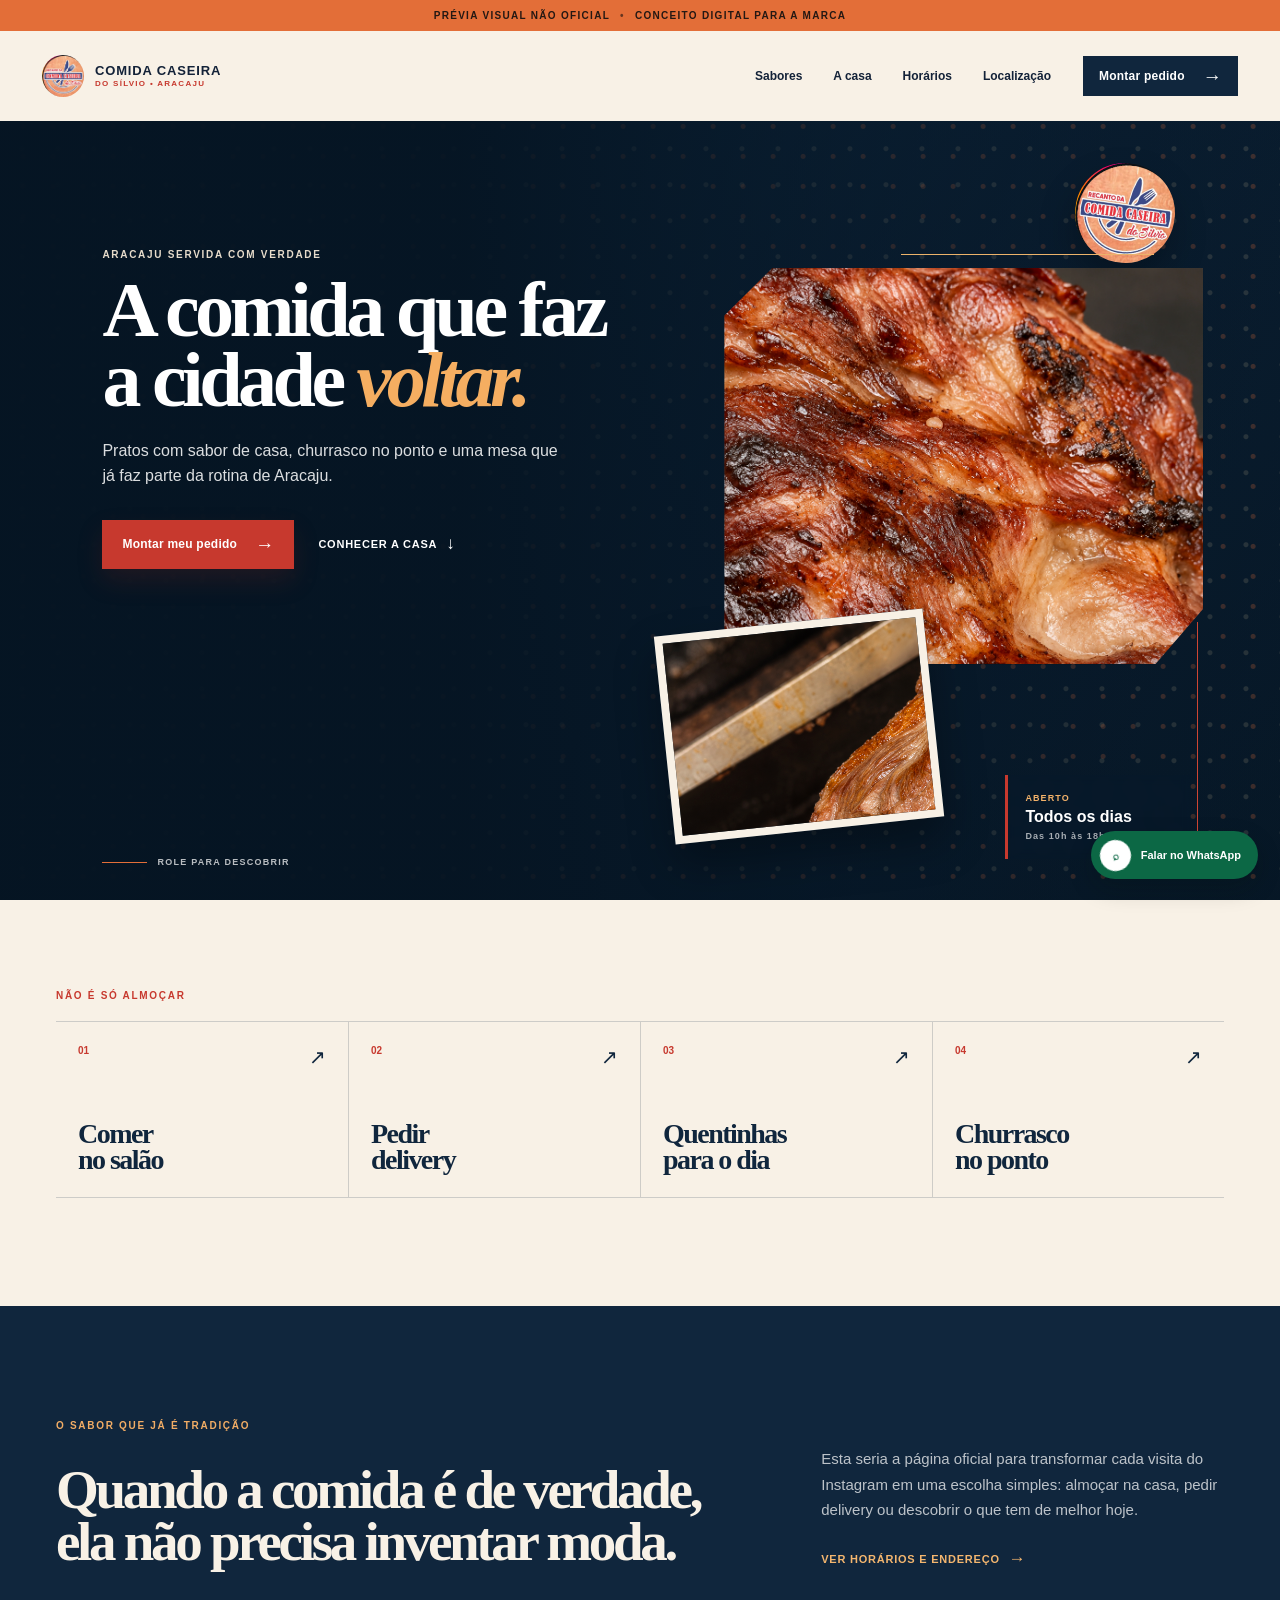
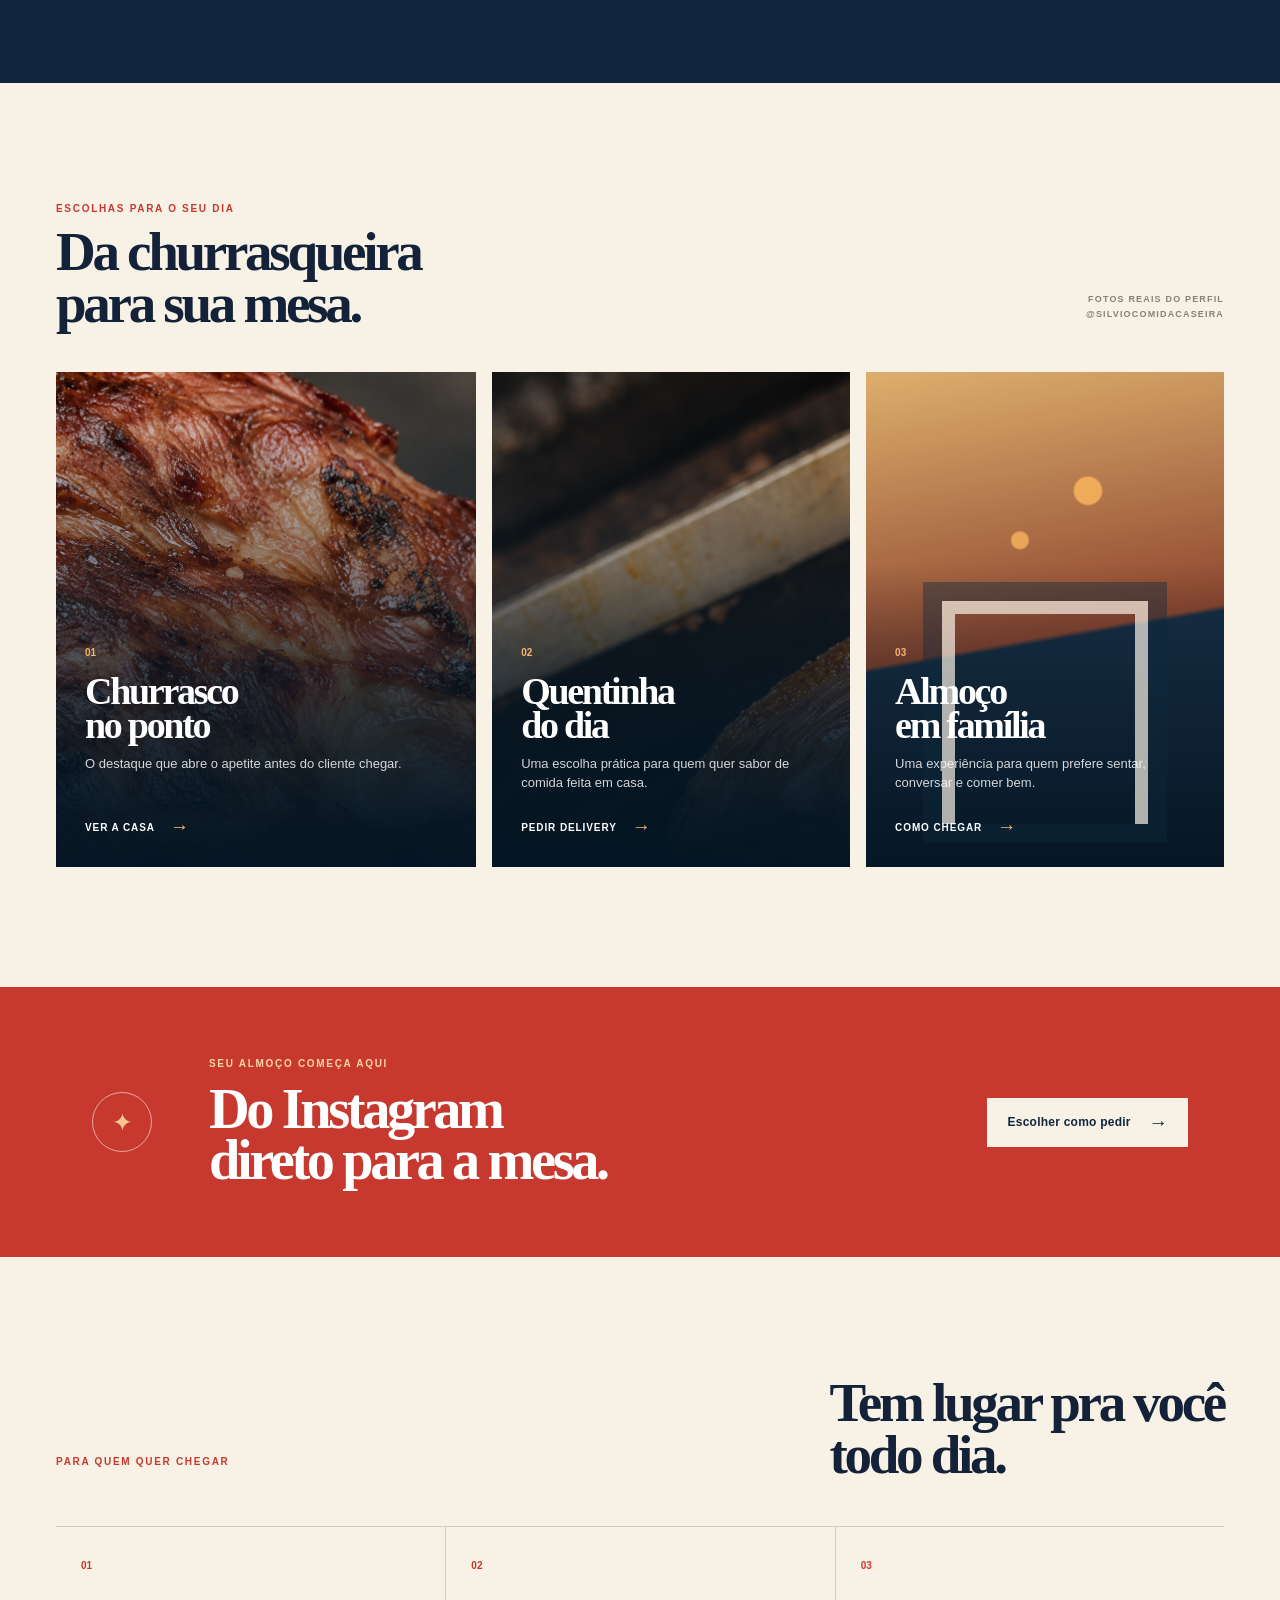
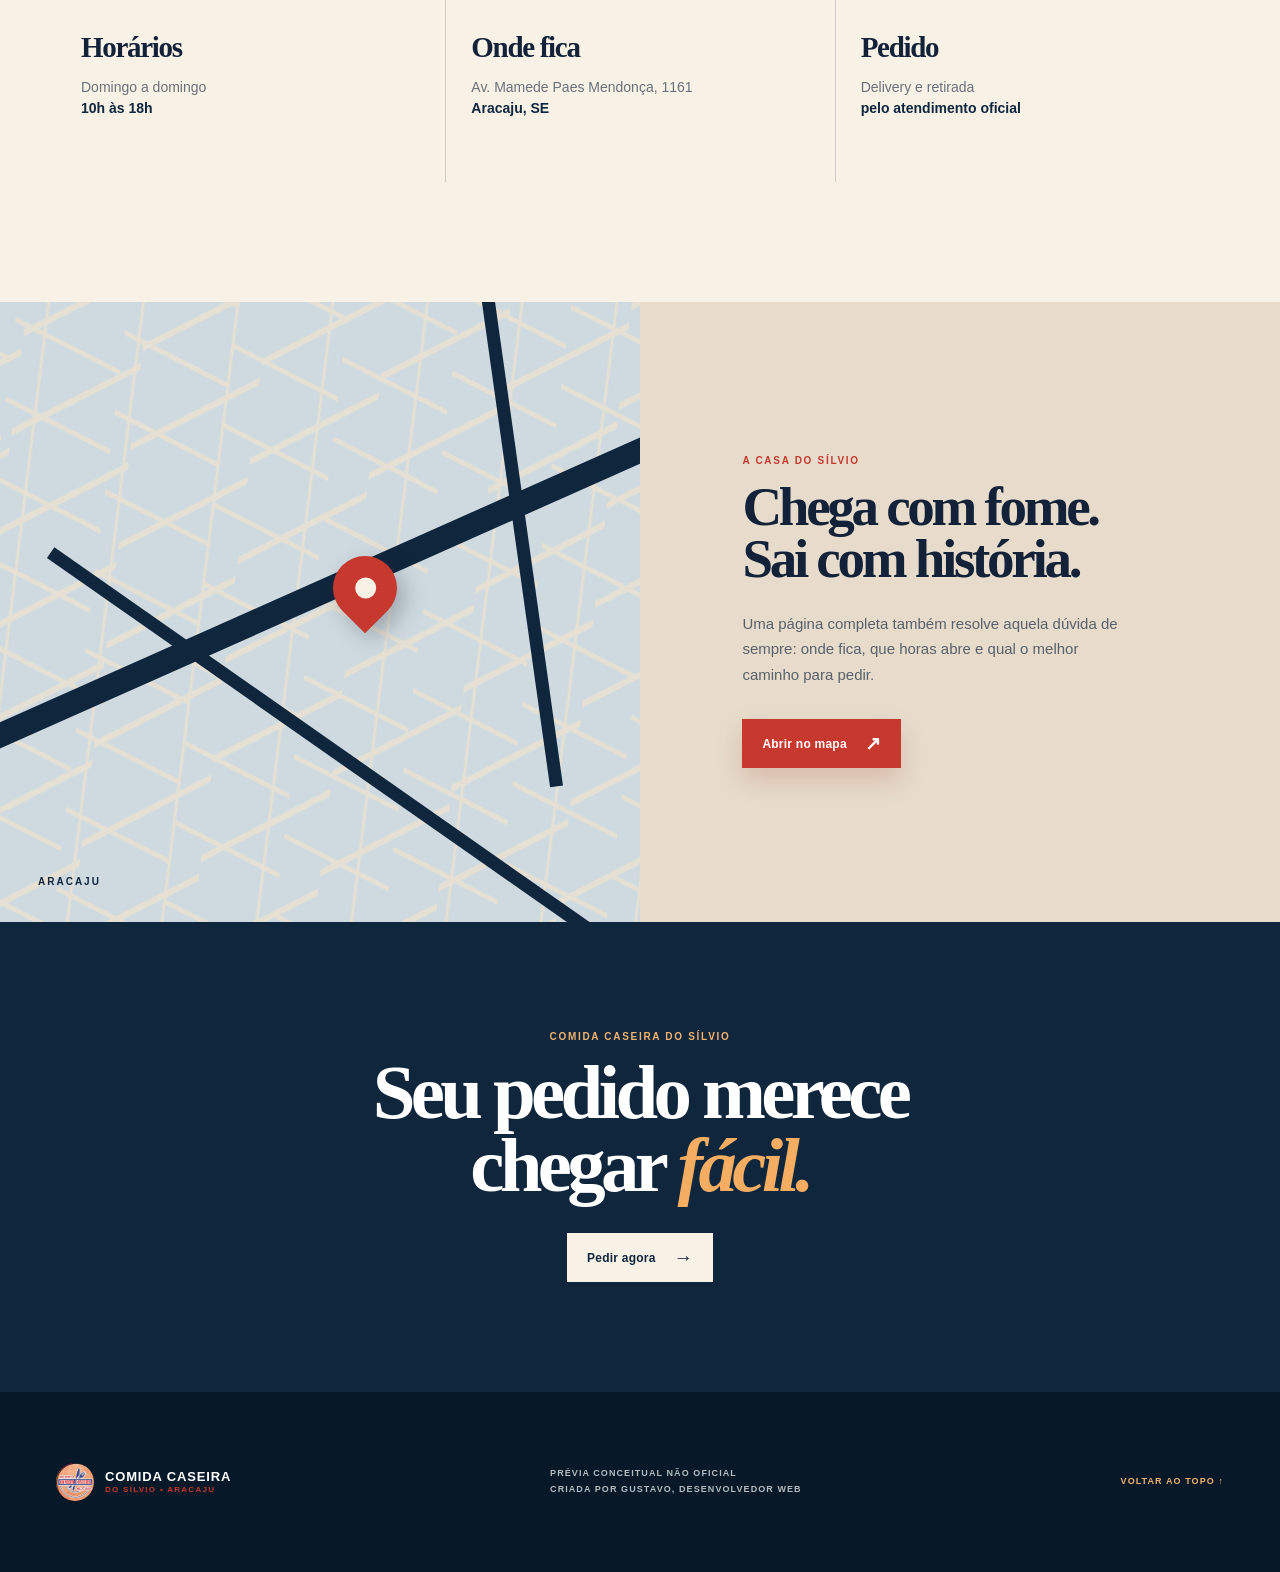
==== commit e500bf9e: "Enhance restaurant food photography" ====
--- a/index.html
+++ b/index.html
@@ -8,7 +8,7 @@
     <meta property="og:description" content="Uma ideia de página oficial para transformar visitas do Instagram em pedidos e visitas ao restaurante." />
     <meta property="og:type" content="website" />
     <meta property="og:url" content="https://g1usdv.github.io/previa-silvio-comida-caseira/" />
-    <meta property="og:image" content="https://g1usdv.github.io/previa-silvio-comida-caseira/assets/silvio-picanha-1.png" />
+    <meta property="og:image" content="https://g1usdv.github.io/previa-silvio-comida-caseira/assets/silvio-picanha-1-enhanced.png" />
     <title>Prévia | Comida Caseira do Silvio</title>
     <link rel="stylesheet" href="styles.css" />
   </head>
@@ -41,8 +41,8 @@
         <div class="hero-shade"></div>
         <div class="hero-collage" aria-label="Fotos reais do perfil da Comida Caseira do Silvio">
           <div class="collage-logo"><img src="assets/silvio-logo.png" alt="Logotipo da Comida Caseira do Silvio" /></div>
-          <figure class="collage-photo photo-main"><img src="assets/silvio-picanha-1.png" alt="Foto de picanha do perfil da Comida Caseira do Silvio" /></figure>
-          <figure class="collage-photo photo-cut"><img src="assets/silvio-picanha-2.png" alt="Foto de carne na brasa do perfil da Comida Caseira do Silvio" /></figure>
+          <figure class="collage-photo photo-main"><img src="assets/silvio-picanha-1-enhanced.png" alt="Foto de picanha do perfil da Comida Caseira do Silvio" /></figure>
+          <figure class="collage-photo photo-cut"><img src="assets/silvio-picanha-2-enhanced.png" alt="Foto de carne na brasa do perfil da Comida Caseira do Silvio" /></figure>
           <span class="collage-line line-one"></span><span class="collage-line line-two"></span>
         </div>
         <div class="hero-content">
--- a/styles.css
+++ b/styles.css
@@ -34,8 +34,8 @@
 .collage-line { position:absolute; display:block; background:#ecb36b; }
 .line-one { height:1px; width:46%; right:9%; top:91px; }.line-two { width:1px; height:33%; right:1%; bottom:1%; background:#cf4533; }
 .hero-note,.scroll-note { z-index:5; }
-.card-grill { background:linear-gradient(0deg,rgba(5,22,36,.93),rgba(5,22,36,.08)),url("assets/silvio-picanha-1.png") center/cover; }
-.card-quentinha { background:linear-gradient(0deg,rgba(5,22,36,.94),rgba(5,22,36,.08)),url("assets/silvio-picanha-2.png") center/cover; }
+.card-grill { background:linear-gradient(0deg,rgba(5,22,36,.93),rgba(5,22,36,.08)),url("assets/silvio-picanha-1-enhanced.png") center/cover; }
+.card-quentinha { background:linear-gradient(0deg,rgba(5,22,36,.94),rgba(5,22,36,.08)),url("assets/silvio-picanha-2-enhanced.png") center/cover; }
 .order-modal { max-height:min(760px,calc(100vh - 30px)); overflow:auto; }
 .order-step { display:none; }.order-step.active { display:block; }
 .order-items { margin:22px 0 16px; border-top:1px solid var(--line); }.order-item { display:flex; align-items:center; justify-content:space-between; gap:16px; padding:15px 0; border-bottom:1px solid var(--line); }.order-item small,.order-item strong { display:block; }.order-item small { margin-bottom:5px; color:#8b4d30; font-size:8px; letter-spacing:.12em; font-weight:800; }.order-item strong { font:600 21px/.95 var(--serif); letter-spacing:-.035em; }.quantity { display:flex; align-items:center; gap:8px; }.quantity button { width:28px; height:28px; border:1px solid var(--line); background:transparent; color:var(--navy); font-size:18px; line-height:1; }.quantity b { width:15px; text-align:center; font-size:13px; }.cart-summary { display:flex; align-items:center; justify-content:space-between; gap:14px; }.cart-summary > span { color:#5d6670; font-size:11px; }.cart-summary .button { min-height:43px; padding:0 15px; }.back-step { margin:0 0 21px; padding:0; border:0; background:transparent; color:var(--red); font-size:10px; font-weight:800; letter-spacing:.07em; text-transform:uppercase; }.step-checkout label { display:grid; gap:7px; margin-top:13px; color:var(--navy); font-size:10px; font-weight:800; letter-spacing:.04em; }.step-checkout input:not([type="radio"]) { height:43px; border:1px solid var(--line); padding:0 12px; background:white; color:var(--navy); font:14px var(--sans); }.delivery-choice { grid-template-columns:1fr 1fr; }.delivery-choice > span:first-of-type { grid-column:1; }.delivery-choice > span { display:flex; align-items:center; gap:6px; color:#5d6670; font-size:11px; font-weight:700; letter-spacing:0; }.checkout-submit { width:100%; margin-top:22px; }.step-success { padding:25px 0 10px; }.step-success h2 { font-size:48px; }.step-success > p:not(.eyebrow) { margin-bottom:26px; }.modal-note { margin-top:17px; }
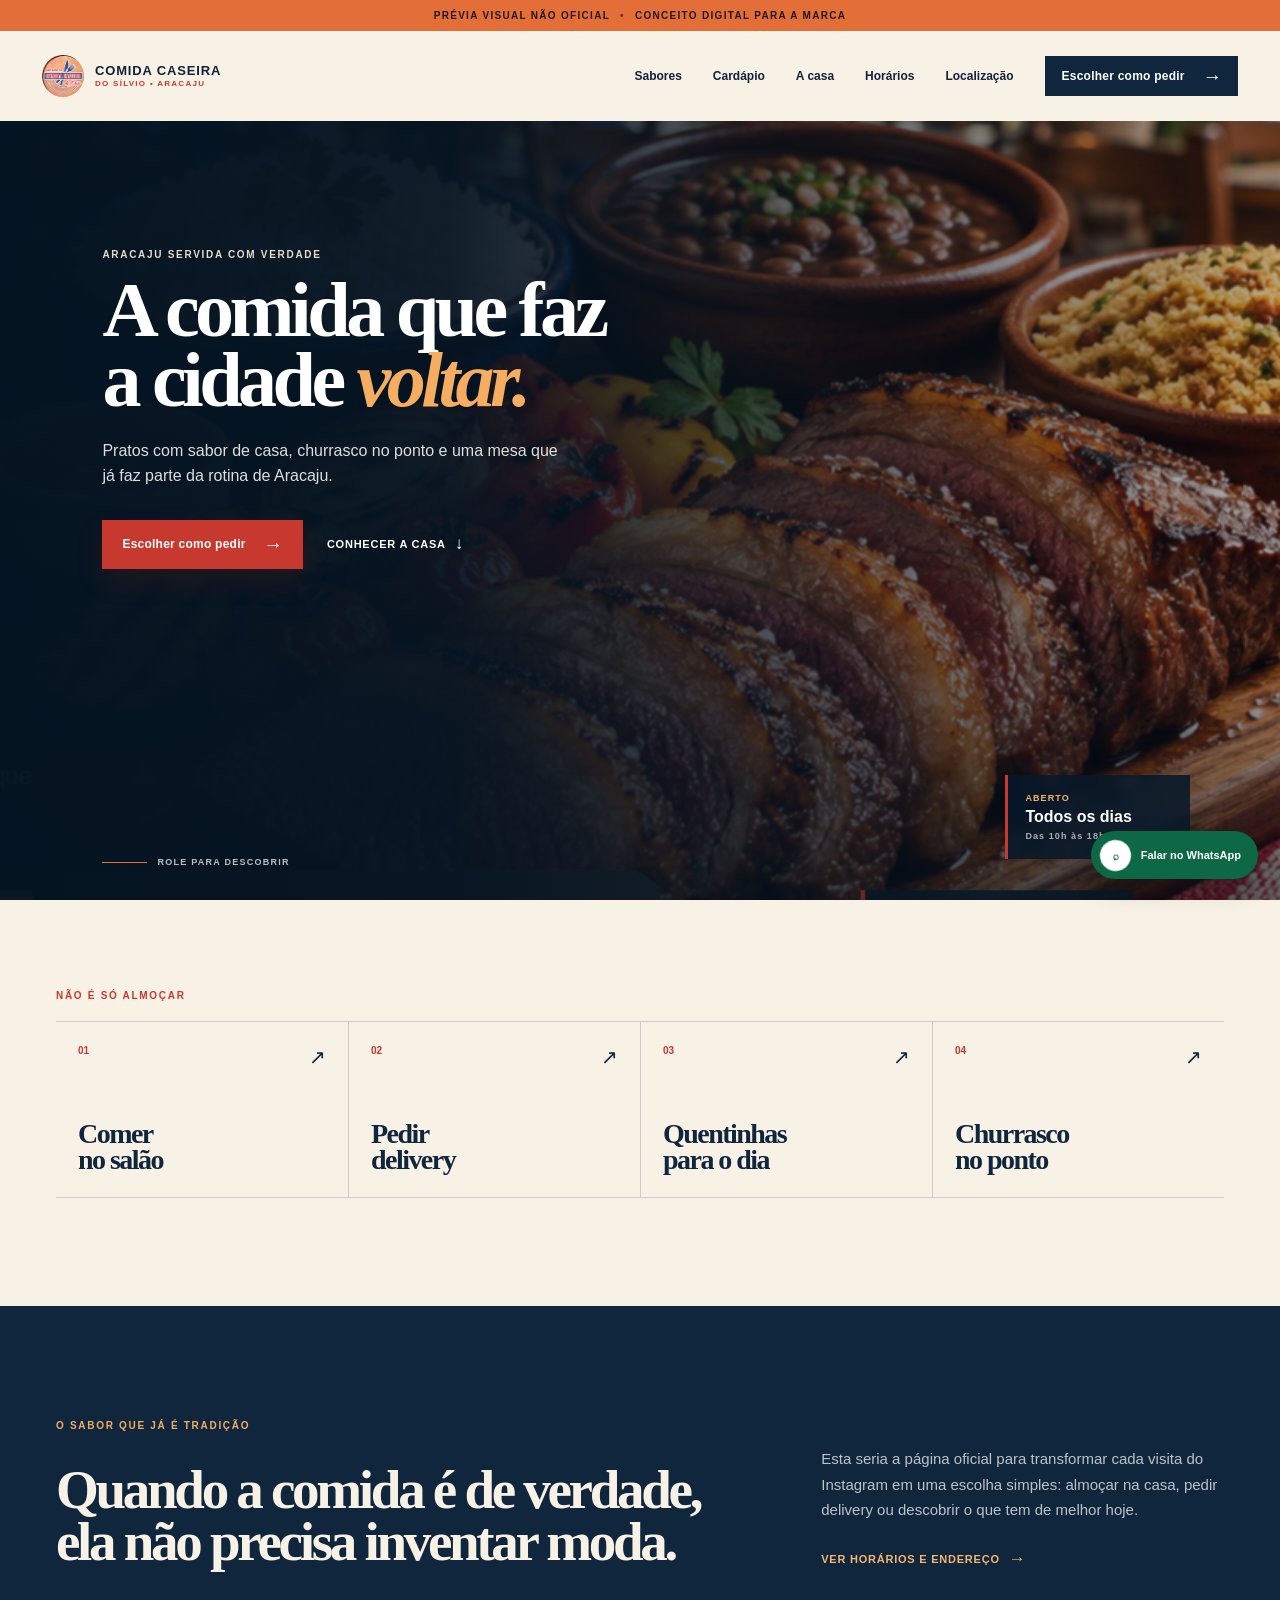
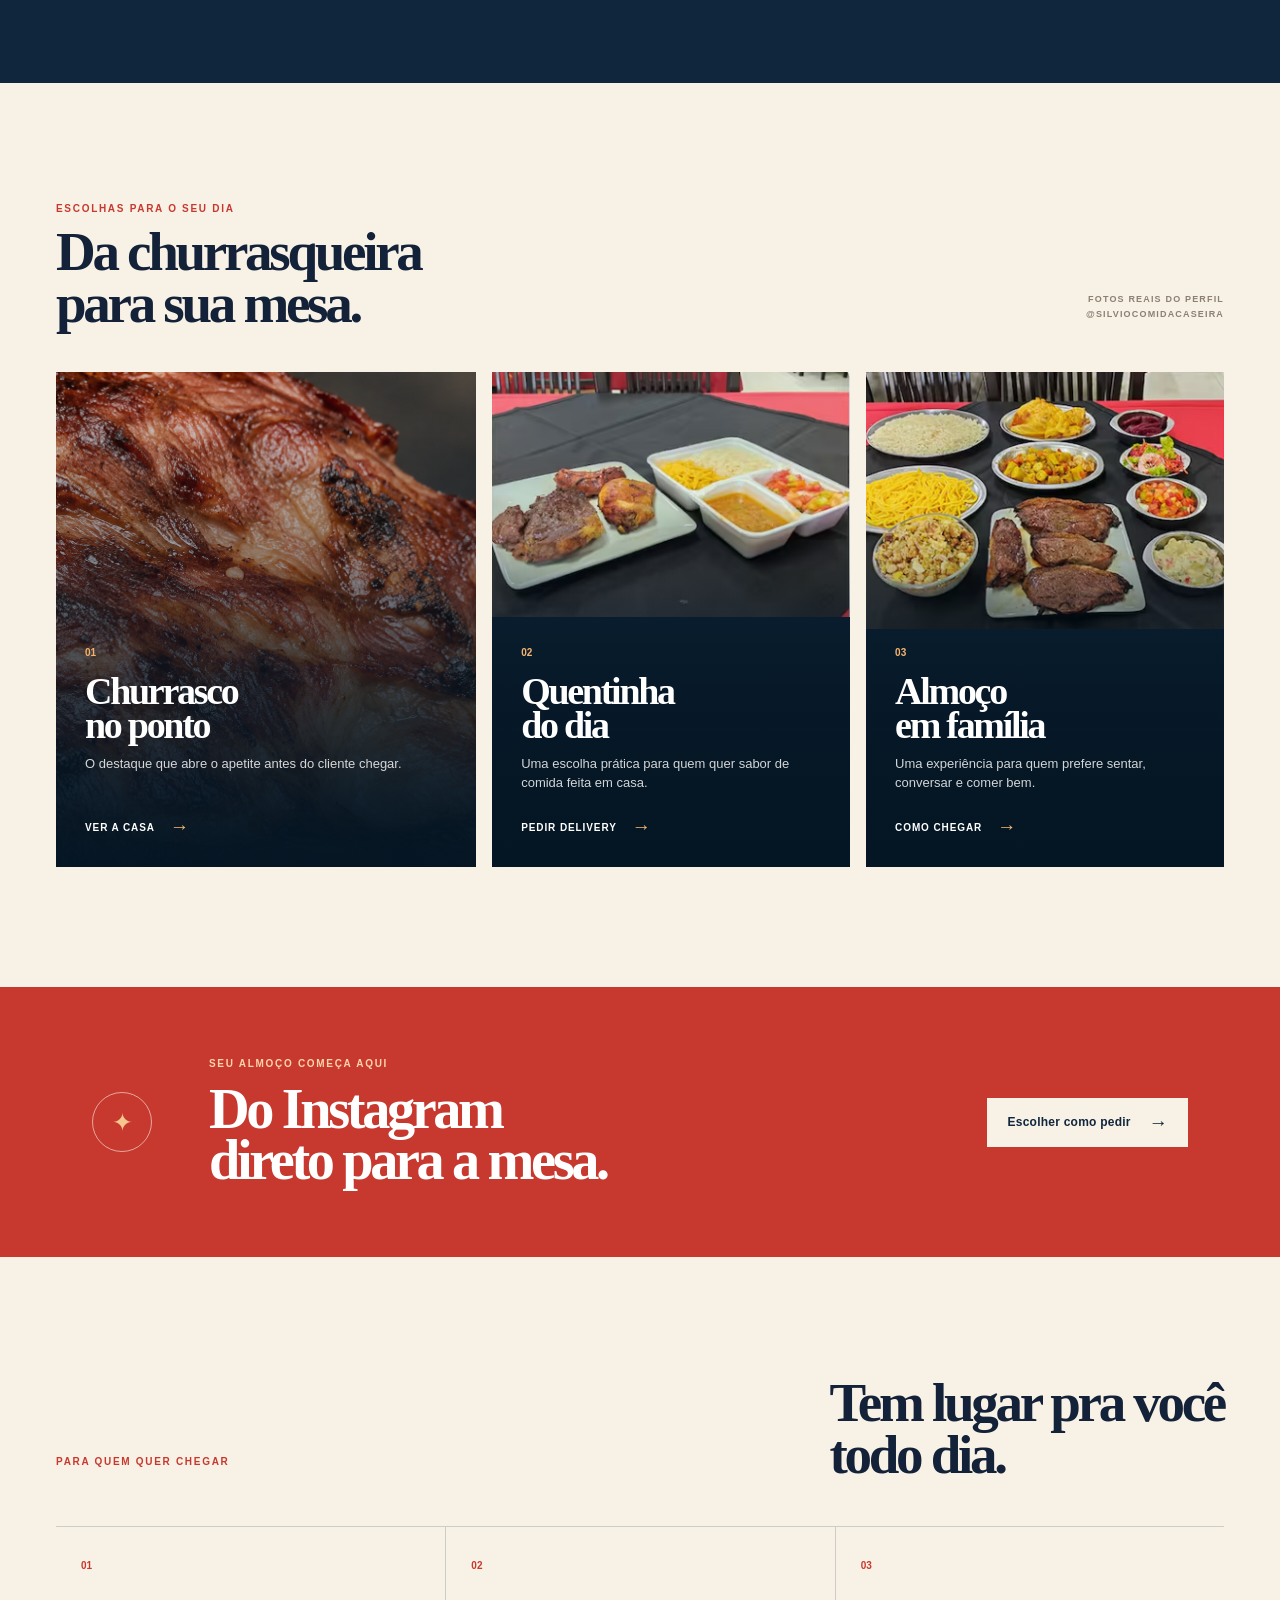
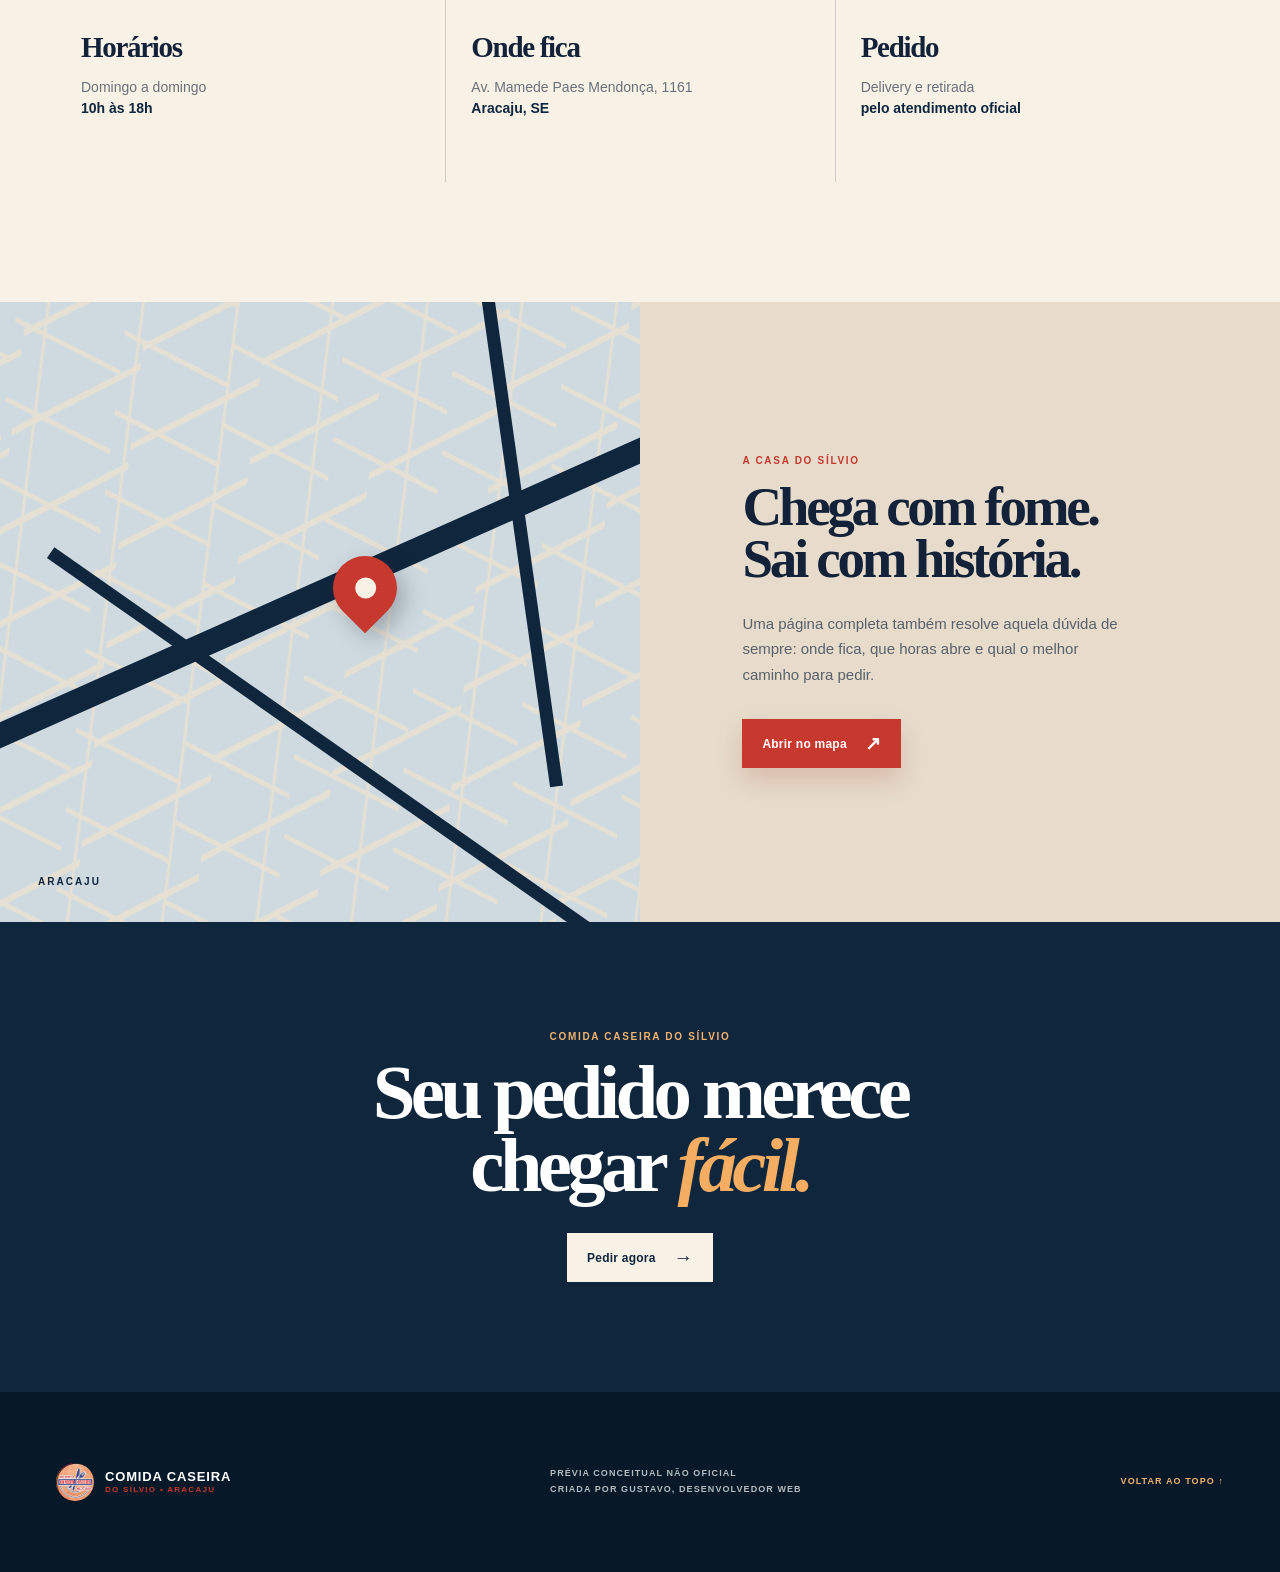
==== commit 5de566fc: "Add ordering options and menu preview" ====
--- a/index.html
+++ b/index.html
@@ -27,17 +27,19 @@
 
       <nav class="main-nav" aria-label="Navegação principal">
         <a href="#sabores">Sabores</a>
+        <a href="cardapio.html">Cardápio</a>
         <a href="#experiencia">A casa</a>
         <a href="#horarios">Horários</a>
         <a href="#encontrar">Localização</a>
       </nav>
 
-      <button class="button button-header js-order" type="button">Montar pedido <span>→</span></button>
+      <button class="button button-header js-order" type="button">Escolher como pedir <span>→</span></button>
     </header>
 
     <main>
       <section class="hero" aria-labelledby="hero-title">
         <div class="hero-texture" aria-hidden="true"></div>
+        <div class="hero-food-background" aria-hidden="true"></div>
         <div class="hero-shade"></div>
         <div class="hero-collage" aria-label="Fotos reais do perfil da Comida Caseira do Silvio">
           <div class="collage-logo"><img src="assets/silvio-logo.png" alt="Logotipo da Comida Caseira do Silvio" /></div>
@@ -50,7 +52,7 @@
           <h1 id="hero-title">A comida que faz<br />a cidade <em>voltar.</em></h1>
           <p class="hero-copy">Pratos com sabor de casa, churrasco no ponto e uma mesa que já faz parte da rotina de Aracaju.</p>
           <div class="hero-actions">
-            <button class="button button-primary js-order">Montar meu pedido <span>→</span></button>
+            <button class="button button-primary js-order">Escolher como pedir <span>→</span></button>
             <a class="text-link light" href="#sabores">Conhecer a casa <span>↓</span></a>
           </div>
         </div>
@@ -134,31 +136,15 @@
 
     <dialog class="order-modal" aria-labelledby="modal-title">
       <button class="modal-close" type="button" aria-label="Fechar">×</button>
-      <div class="order-step step-menu">
-        <p class="eyebrow">SEU PEDIDO, NO SEU RITMO</p>
-        <h2 id="modal-title">Monte seu pedido.</h2>
-        <p>Esta é uma demonstração do pedido acontecendo dentro do próprio site. Cardápio, preços e disponibilidade seriam definidos pela equipe.</p>
-        <div class="order-items" aria-label="Itens demonstrativos">
-          <div class="order-item"><span><small>SELEÇÃO DO DIA</small><strong>Quentinha</strong></span><div class="quantity"><button type="button" data-item="quentinha" data-change="-1" aria-label="Remover quentinha">−</button><b data-count="quentinha">0</b><button type="button" data-item="quentinha" data-change="1" aria-label="Adicionar quentinha">+</button></div></div>
-          <div class="order-item"><span><small>NA BRASA</small><strong>Churrasco</strong></span><div class="quantity"><button type="button" data-item="churrasco" data-change="-1" aria-label="Remover churrasco">−</button><b data-count="churrasco">0</b><button type="button" data-item="churrasco" data-change="1" aria-label="Adicionar churrasco">+</button></div></div>
-          <div class="order-item"><span><small>PARA FINALIZAR</small><strong>Sobremesas</strong></span><div class="quantity"><button type="button" data-item="sobremesa" data-change="-1" aria-label="Remover sobremesa">−</button><b data-count="sobremesa">0</b><button type="button" data-item="sobremesa" data-change="1" aria-label="Adicionar sobremesa">+</button></div></div>
-        </div>
-        <div class="cart-summary"><span><b data-cart-count>0</b> item(ns) no pedido</span><button class="button button-primary js-checkout" type="button">Continuar <span>→</span></button></div>
+      <p class="eyebrow">SEU PEDIDO, NO SEU RITMO</p>
+      <h2 id="modal-title">Como prefere pedir?</h2>
+      <p class="order-choice-copy">Cada cliente escolhe o caminho mais confortável. O site não substitui os canais existentes, ele organiza todos em um lugar só.</p>
+      <div class="order-choices" aria-label="Opções para fazer pedido">
+        <a class="modal-choice modal-choice-site" href="cardapio.html"><span><small>EXPERIÊNCIA COMPLETA</small><strong>Pedir pelo site</strong><em>Cardápio, carrinho e checkout</em></span><i>→</i></a>
+        <a class="modal-choice" href="https://wa.me/5579981131906?text=Ol%C3%A1%2C%20vim%20pelo%20site%20e%20quero%20fazer%20um%20pedido." target="_blank" rel="noreferrer"><span><small>ATENDIMENTO DIRETO</small><strong>Pedir no WhatsApp</strong><em>Falar agora com a equipe</em></span><i>↗</i></a>
+        <a class="modal-choice muted-choice" href="https://www.ifood.com.br/" target="_blank" rel="noreferrer"><span><small>APLICATIVO PARCEIRO</small><strong>Pedir pelo iFood</strong><em>Abrir o iFood para pedir</em></span><i>↗</i></a>
       </div>
-      <form class="order-step step-checkout" id="checkout-form">
-        <button class="back-step" type="button">← Voltar ao pedido</button>
-        <p class="eyebrow">QUASE LÁ</p>
-        <h2>Seus dados.</h2>
-        <p>Na versão final, essa etapa pode receber endereço, forma de pagamento e confirmação automática.</p>
-        <label>Seu nome<input required name="nome" placeholder="Como podemos te chamar?" /></label>
-        <label>Telefone para contato<input required name="telefone" placeholder="(79) 00000-0000" /></label>
-        <label class="delivery-choice">Como prefere receber?<span><input checked type="radio" name="recebimento" value="Delivery" /> Delivery</span><span><input type="radio" name="recebimento" value="Retirada" /> Retirada</span></label>
-        <button class="button button-primary checkout-submit" type="submit">Confirmar pedido <span>→</span></button>
-      </form>
-      <div class="order-step step-success">
-        <p class="eyebrow">PEDIDO RECEBIDO</p><h2>Pronto.<br />Agora é só esperar o sabor.</h2><p>Esta confirmação é uma demonstração visual. No produto final, o pedido seria enviado para o painel da equipe, impresso ou integrado ao pagamento.</p><button class="button button-primary js-close-success" type="button">Voltar ao site <span>→</span></button>
-      </div>
-      <small class="modal-note">Fluxo demonstrativo. Não envia pedidos reais nesta prévia.</small>
+      <small class="modal-note">Prévia visual. O link final do iFood seria conectado à página oficial do restaurante.</small>
     </dialog>
 
     <script src="site.js"></script>
--- a/styles.css
+++ b/styles.css
@@ -1,5 +1,5 @@
 :root { --navy:#10263d; --navy-deep:#081b2c; --cream:#f8f1e6; --cream-dark:#e7dccb; --red:#c7392e; --red-deep:#8f251e; --orange:#e36e38; --ink:#132238; --line:rgba(16,38,61,.18); --serif:Georgia,"Times New Roman",serif; --sans:Arial,Helvetica,sans-serif; }
-* { box-sizing:border-box; } html { scroll-behavior:smooth; } body { margin:0; color:var(--ink); background:var(--cream); font-family:var(--sans); } button,a { font:inherit; } a { color:inherit; text-decoration:none; } button { cursor:pointer; } .preview-ribbon { min-height:31px; display:flex; align-items:center; justify-content:center; gap:10px; padding:7px 16px; background:var(--orange); color:#241813; font-size:10px; letter-spacing:.13em; font-weight:800; text-align:center; } .preview-ribbon span { opacity:.65; }
+* { box-sizing:border-box; } html { scroll-behavior:smooth; } body { margin:0; overflow-x:hidden; color:var(--ink); background:var(--cream); font-family:var(--sans); } button,a { font:inherit; } a { color:inherit; text-decoration:none; } button { cursor:pointer; } .preview-ribbon { min-height:31px; display:flex; align-items:center; justify-content:center; gap:10px; padding:7px 16px; background:var(--orange); color:#241813; font-size:10px; letter-spacing:.13em; font-weight:800; text-align:center; } .preview-ribbon span { opacity:.65; }
 .site-header { height:90px; max-width:1380px; margin:auto; padding:0 42px; display:flex; align-items:center; justify-content:space-between; gap:32px; position:relative; z-index:10; background:var(--cream); } .brand { display:inline-flex; align-items:center; gap:11px; min-width:250px; } .brand-mark { width:42px; height:42px; position:relative; display:grid; place-items:center; background:var(--red); color:white; clip-path:polygon(50% 0, 100% 18%, 100% 82%, 50% 100%, 0 82%, 0 18%); } .brand-mark i { position:absolute; inset:5px; border:1px solid rgba(255,255,255,.75); clip-path:inherit; } .brand-mark b { position:relative; font:700 27px/.9 var(--serif); transform:skew(-8deg); } .brand-text { display:grid; gap:3px; line-height:1; } .brand-text strong { font-size:13px; letter-spacing:.065em; } .brand-text small { font-size:8px; color:var(--red); letter-spacing:.16em; font-weight:800; } .main-nav { display:flex; align-items:center; gap:31px; margin-left:auto; } .main-nav a { font-size:12px; font-weight:700; position:relative; } .main-nav a:after { content:""; position:absolute; left:0; bottom:-7px; height:2px; width:0; background:var(--red); transition:width .2s; } .main-nav a:hover:after { width:100%; }
 .button { min-height:49px; padding:0 20px; display:inline-flex; align-items:center; justify-content:center; gap:18px; border:0; border-radius:0; font-size:12px; font-weight:800; letter-spacing:.02em; transition:transform .2s,background .2s; } .button:hover { transform:translateY(-3px); } .button span { font-size:19px; line-height:1; } .button-header { min-height:40px; padding:0 16px; background:var(--navy); color:white; } .button-primary { background:var(--red); color:white; box-shadow:0 12px 26px rgba(143,37,30,.18); } .button-light { background:var(--cream); color:var(--navy); }
 .hero { height:min(780px,calc(100vh - 121px)); min-height:635px; max-width:1440px; margin:0 auto; position:relative; overflow:hidden; background:var(--navy-deep); color:white; } .hero-image { position:absolute; inset:0; background-image:url("assets/hero-picanha.png"); background-size:cover; background-position:center; transform:scale(1.02); animation:hero-scale 11s ease-out forwards; } @keyframes hero-scale { to { transform:scale(1.08); } } .hero-shade { position:absolute; inset:0; background:linear-gradient(90deg,rgba(4,20,34,.95) 0%,rgba(4,20,34,.8) 32%,rgba(4,20,34,.24) 63%,rgba(4,20,34,.13)),linear-gradient(0deg,rgba(3,14,24,.7),transparent 43%); } .hero-content { position:relative; z-index:1; max-width:700px; padding:clamp(86px,10vw,145px) 0 0 clamp(28px,8vw,124px); } .eyebrow { margin:0 0 15px; color:var(--red); font-size:10px; letter-spacing:.17em; font-weight:800; } .eyebrow.light { color:var(--cream-dark); } h1,h2,h3,p { margin-top:0; } .hero h1 { margin-bottom:22px; font:600 clamp(52px,6.1vw,96px)/.9 var(--serif); letter-spacing:-.058em; } h1 em,h2 em { color:#f5ae61; font-style:italic; } .hero-copy { max-width:470px; margin-bottom:31px; color:rgba(255,255,255,.86); font-size:16px; line-height:1.6; } .hero-actions { display:flex; align-items:center; gap:24px; } .text-link { display:inline-flex; align-items:center; gap:9px; font-size:11px; font-weight:800; text-transform:uppercase; letter-spacing:.07em; } .text-link span { font-size:17px; } .text-link.light { color:white; } .hero-note { position:absolute; right:clamp(27px,7vw,112px); bottom:41px; z-index:2; width:185px; padding:18px 17px; border-left:3px solid var(--red); background:rgba(7,25,41,.88); backdrop-filter:blur(5px); text-align:left; } .hero-note span,.hero-note small { display:block; font-size:9px; letter-spacing:.12em; font-weight:800; } .hero-note span { color:#f3b26a; margin-bottom:5px; } .hero-note b { display:block; margin-bottom:5px; font-size:16px; } .hero-note small { color:rgba(255,255,255,.65); } .scroll-note { position:absolute; z-index:2; left:clamp(28px,8vw,124px); bottom:33px; display:flex; gap:10px; align-items:center; color:rgba(255,255,255,.72); font-size:9px; font-weight:800; letter-spacing:.14em; } .scroll-note span { display:block; width:45px; height:1px; background:var(--orange); }
@@ -20,9 +20,10 @@
 .brand-mark img { width:100%; height:100%; object-fit:cover; }
 .hero { isolation:isolate; background:var(--navy-deep); }
 .hero-texture { position:absolute; inset:0; background:radial-gradient(circle at 77% 18%,rgba(229,110,56,.32) 0 2px,transparent 3px),radial-gradient(circle at 61% 77%,rgba(234,209,162,.19) 0 2px,transparent 3px),linear-gradient(132deg,#123552 0%,#0b2034 57%,#071827 100%); background-size:30px 30px,36px 36px,auto; }
-.hero-shade { background:linear-gradient(90deg,rgba(5,20,34,.98) 0%,rgba(5,20,34,.95) 36%,rgba(5,20,34,.53) 68%,rgba(5,20,34,.24)); z-index:1; }
+.hero-food-background { position:absolute; inset:0; background:url("assets/silvio-hero-food-reference.png") center/cover; }
+.hero-shade { background:linear-gradient(90deg,rgba(5,20,34,.98) 0%,rgba(5,20,34,.93) 35%,rgba(5,20,34,.54) 62%,rgba(5,20,34,.16)); z-index:1; }
 .hero-content { z-index:4; }
-.hero-collage { position:absolute; z-index:2; right:clamp(25px,6vw,94px); top:42px; width:min(43vw,560px); height:calc(100% - 84px); pointer-events:none; }
+.hero-collage { display:none; }
 .collage-logo { position:absolute; right:28px; top:0; width:100px; height:100px; border-radius:50%; overflow:hidden; box-shadow:0 18px 34px rgba(0,0,0,.25); transform:rotate(8deg); }
 .collage-logo img { width:100%; height:100%; object-fit:cover; }
 .collage-photo { position:absolute; overflow:hidden; margin:0; background:#162b3e; box-shadow:0 22px 45px rgba(0,0,0,.33); }
@@ -30,13 +31,34 @@
 .photo-main { right:0; top:105px; width:87%; height:57%; clip-path:polygon(10% 0,100% 0,100% 86%,90% 100%,0 100%,0 12%); }
 .photo-main img { transform:scale(1.16); }
 .photo-cut { left:2%; bottom:4%; width:49%; height:30%; border:8px solid var(--cream); transform:rotate(-6deg); }
-.photo-cut img { transform:scale(1.26); }
+.photo-cut img { transform:scale(1.72); transform-origin:100% 84%; }
 .collage-line { position:absolute; display:block; background:#ecb36b; }
 .line-one { height:1px; width:46%; right:9%; top:91px; }.line-two { width:1px; height:33%; right:1%; bottom:1%; background:#cf4533; }
 .hero-note,.scroll-note { z-index:5; }
 .card-grill { background:linear-gradient(0deg,rgba(5,22,36,.93),rgba(5,22,36,.08)),url("assets/silvio-picanha-1-enhanced.png") center/cover; }
-.card-quentinha { background:linear-gradient(0deg,rgba(5,22,36,.94),rgba(5,22,36,.08)),url("assets/silvio-picanha-2-enhanced.png") center/cover; }
+.card-quentinha { background-color:#0d2235; background-image:linear-gradient(0deg,rgba(5,22,36,.92),rgba(5,22,36,.04) 74%),url("assets/silvio-quentinha-original.png"); background-position:center,center top; background-repeat:no-repeat; background-size:cover,100% auto; }
+.card-house { background-color:#0d2235; background-image:linear-gradient(0deg,rgba(5,22,36,.92),rgba(5,22,36,.04) 74%),url("assets/silvio-almoco-familia-original.png"); background-position:center,center top; background-repeat:no-repeat; background-size:cover,100% auto; }
+.card-house:after { display:none; }
 .order-modal { max-height:min(760px,calc(100vh - 30px)); overflow:auto; }
 .order-step { display:none; }.order-step.active { display:block; }
 .order-items { margin:22px 0 16px; border-top:1px solid var(--line); }.order-item { display:flex; align-items:center; justify-content:space-between; gap:16px; padding:15px 0; border-bottom:1px solid var(--line); }.order-item small,.order-item strong { display:block; }.order-item small { margin-bottom:5px; color:#8b4d30; font-size:8px; letter-spacing:.12em; font-weight:800; }.order-item strong { font:600 21px/.95 var(--serif); letter-spacing:-.035em; }.quantity { display:flex; align-items:center; gap:8px; }.quantity button { width:28px; height:28px; border:1px solid var(--line); background:transparent; color:var(--navy); font-size:18px; line-height:1; }.quantity b { width:15px; text-align:center; font-size:13px; }.cart-summary { display:flex; align-items:center; justify-content:space-between; gap:14px; }.cart-summary > span { color:#5d6670; font-size:11px; }.cart-summary .button { min-height:43px; padding:0 15px; }.back-step { margin:0 0 21px; padding:0; border:0; background:transparent; color:var(--red); font-size:10px; font-weight:800; letter-spacing:.07em; text-transform:uppercase; }.step-checkout label { display:grid; gap:7px; margin-top:13px; color:var(--navy); font-size:10px; font-weight:800; letter-spacing:.04em; }.step-checkout input:not([type="radio"]) { height:43px; border:1px solid var(--line); padding:0 12px; background:white; color:var(--navy); font:14px var(--sans); }.delivery-choice { grid-template-columns:1fr 1fr; }.delivery-choice > span:first-of-type { grid-column:1; }.delivery-choice > span { display:flex; align-items:center; gap:6px; color:#5d6670; font-size:11px; font-weight:700; letter-spacing:0; }.checkout-submit { width:100%; margin-top:22px; }.step-success { padding:25px 0 10px; }.step-success h2 { font-size:48px; }.step-success > p:not(.eyebrow) { margin-bottom:26px; }.modal-note { margin-top:17px; }
 @media (max-width:760px) { .hero-texture { background:linear-gradient(150deg,#123552 0%,#0b2034 62%,#071827 100%); }.hero-shade { background:linear-gradient(180deg,rgba(5,20,34,.85) 0%,rgba(5,20,34,.93) 55%,rgba(5,20,34,.98)); }.hero-collage { width:90%; height:42%; right:-13%; top:auto; bottom:25px; opacity:.62; }.collage-logo { width:67px; height:67px; right:27%; top:-11px; }.photo-main { top:18px; height:86%; width:86%; }.photo-cut { height:39%; width:46%; bottom:-5px; left:0; border-width:5px; }.line-one { top:7px; }.hero-content { padding-top:77px; }.hero h1 { max-width:355px; }.hero-copy { max-width:325px; }.hero-note { bottom:42px; }.scroll-note { z-index:7; }.order-modal { padding:27px 21px; }.cart-summary { align-items:stretch; flex-direction:column; }.cart-summary .button { width:100%; }.step-success h2 { font-size:41px; }.delivery-choice { grid-template-columns:1fr; }.delivery-choice > span:first-of-type { grid-column:auto; } }
+
+/* Escolha de canal e cardápio demonstrativo. */
+.order-choice-copy { max-width:360px; margin-bottom:23px; color:#5b6570; font-size:14px; line-height:1.55; }
+.order-choices { display:grid; gap:10px; }
+.modal-choice { min-height:83px; text-align:left; transition:transform .2s,filter .2s; }
+.modal-choice:hover { transform:translateY(-2px); filter:brightness(1.06); }
+.modal-choice span { display:grid; gap:3px; }.modal-choice em { color:rgba(255,255,255,.72); font-size:10px; font-style:normal; font-weight:400; }.modal-choice-site { background:var(--red); }.modal-choice-site small { color:#ffe3c3; }
+
+.menu-page { min-height:100vh; }.menu-header { border-bottom:1px solid var(--line); }.main-nav a.is-active:after { width:100%; }
+.cart-trigger { min-height:40px; display:inline-flex; align-items:center; gap:9px; border:0; background:var(--navy); color:white; padding:0 14px; font-size:11px; font-weight:800; }.cart-trigger b { min-width:20px; height:20px; display:grid; place-items:center; border-radius:50%; background:var(--orange); color:#182637; font-size:10px; }.cart-trigger span { font-size:17px; }
+.menu-intro { min-height:420px; display:grid; grid-template-columns:1.25fr .55fr; align-items:end; gap:70px; padding:84px max(42px,calc((100vw - 1168px)/2)); background:linear-gradient(122deg,#0b2034 0%,#123552 59%,#264b62 100%); color:var(--cream); }.menu-intro h1 { margin:0; font:600 clamp(56px,6.6vw,94px)/.9 var(--serif); letter-spacing:-.06em; }.menu-intro .eyebrow { color:#efb469; }.menu-intro > p { max-width:340px; margin:0 0 8px; color:rgba(255,255,255,.76); font-size:15px; line-height:1.7; }
+.menu-content { max-width:1240px; margin:0 auto; padding:100px 36px 120px; }.menu-bar { display:flex; align-items:end; justify-content:space-between; gap:30px; margin-bottom:37px; }.menu-bar .eyebrow { margin-bottom:11px; }.menu-bar h2,.menu-delivery-note h2 { margin:0; font:600 clamp(44px,4.7vw,68px)/.9 var(--serif); letter-spacing:-.06em; }.menu-bar > p { margin:0; color:#64707c; font-size:12px; line-height:1.7; text-align:right; }.menu-bar > p b { color:var(--red); font-size:10px; letter-spacing:.07em; text-transform:uppercase; }
+.product-grid { display:grid; grid-template-columns:repeat(3,1fr); gap:17px; }.product-card { overflow:hidden; display:flex; flex-direction:column; min-height:458px; border:1px solid rgba(16,38,61,.15); background:#fffdfa; box-shadow:0 15px 36px rgba(16,38,61,.07); }.product-card > img { width:100%; height:210px; object-fit:cover; object-position:center; background:#d5d6d3; }.product-card:nth-child(3) > img { object-position:76% center; }.product-card:nth-child(5) > img { object-position:center 58%; }.product-info { display:flex; flex:1; flex-direction:column; align-items:flex-start; padding:22px; }.product-tag { margin-bottom:10px; color:var(--red); font-size:9px; font-weight:800; letter-spacing:.13em; }.product-info h3 { margin:0 0 11px; color:var(--navy); font:600 31px/.92 var(--serif); letter-spacing:-.055em; }.product-info > p:not(.product-tag) { max-width:250px; margin-bottom:23px; color:#68717a; font-size:12px; line-height:1.5; }.product-info > div { width:100%; display:flex; align-items:center; justify-content:space-between; gap:14px; margin-top:auto; }.product-info strong { color:var(--navy); font-size:16px; }.product-info button { display:inline-flex; align-items:center; gap:7px; border:0; padding:10px 12px; background:var(--navy); color:white; font-size:10px; font-weight:800; letter-spacing:.04em; text-transform:uppercase; transition:background .2s,transform .2s; }.product-info button:hover { background:var(--red); transform:translateY(-2px); }.product-info button span { font-size:17px; line-height:.5; }
+.menu-delivery-note { display:grid; grid-template-columns:1fr .8fr; align-items:end; gap:120px; min-height:350px; padding:70px max(42px,calc((100vw - 1085px)/2)); background:var(--red); color:white; }.menu-delivery-note .eyebrow { color:#ffe0bb; }.menu-delivery-note > p { max-width:410px; margin:0; color:rgba(255,255,255,.84); font-size:16px; line-height:1.75; }
+.cart-drawer { position:fixed; z-index:30; top:0; right:0; width:min(435px,100%); height:100dvh; display:flex; flex-direction:column; padding:34px 29px 24px; background:var(--cream); color:var(--navy); box-shadow:-20px 0 70px rgba(0,0,0,.28); transform:translateX(105%); transition:transform .32s ease; }.cart-drawer.open { transform:translateX(0); }.cart-backdrop { position:fixed; z-index:29; inset:0; display:none; background:rgba(3,15,25,.6); backdrop-filter:blur(3px); }.cart-backdrop.open { display:block; }.cart-head { display:flex; align-items:start; justify-content:space-between; gap:20px; border-bottom:1px solid var(--line); padding-bottom:20px; }.cart-head .eyebrow { margin-bottom:8px; }.cart-head h2 { margin:0; font:600 40px/.9 var(--serif); letter-spacing:-.06em; }.cart-close { border:0; padding:0; background:transparent; color:var(--navy); font-size:34px; line-height:.8; }.cart-items { flex:1; overflow:auto; padding:18px 0; }.cart-empty { margin:24px 0; color:#707882; font-size:14px; line-height:1.6; }.cart-line { display:flex; align-items:center; justify-content:space-between; gap:13px; padding:15px 0; border-bottom:1px solid var(--line); }.cart-line strong,.cart-line small { display:block; }.cart-line strong { max-width:180px; font:600 19px/.95 var(--serif); letter-spacing:-.03em; }.cart-line small { margin-top:5px; color:#6b7580; font-size:10px; }.cart-quantity { display:flex; align-items:center; gap:8px; }.cart-quantity button { width:28px; height:28px; border:1px solid var(--line); background:white; color:var(--navy); font-size:18px; }.cart-quantity b { width:14px; text-align:center; font-size:12px; }.cart-footer { border-top:1px solid var(--line); padding-top:18px; }.cart-total { display:flex; align-items:center; justify-content:space-between; margin-bottom:17px; }.cart-total span { color:#65707b; font-size:12px; }.cart-total strong { font:600 27px var(--serif); letter-spacing:-.04em; }.cart-checkout { width:100%; }.cart-checkout:disabled { cursor:not-allowed; opacity:.47; transform:none; }.cart-footer small { display:block; margin-top:12px; color:#7b8085; font-size:9px; line-height:1.5; text-align:center; }
+.mobile-cart-trigger { display:none; }
+.checkout-modal { width:min(510px,calc(100% - 34px)); padding:38px; border:0; background:var(--cream); color:var(--navy); box-shadow:0 28px 80px rgba(0,0,0,.35); }.checkout-modal::backdrop { background:rgba(3,15,25,.71); backdrop-filter:blur(4px); }.checkout-modal h2 { margin:7px 0 12px; font:600 46px/.92 var(--serif); letter-spacing:-.06em; }.checkout-modal > div > p:not(.eyebrow) { max-width:395px; margin-bottom:23px; color:#5b6570; font-size:14px; line-height:1.55; }.checkout-modal label { display:grid; gap:7px; margin-top:13px; color:var(--navy); font-size:10px; font-weight:800; letter-spacing:.04em; }.checkout-modal input:not([type="radio"]) { height:45px; border:1px solid var(--line); padding:0 12px; background:white; color:var(--navy); font:14px var(--sans); }.checkout-modal .delivery-choice { display:flex; gap:17px; color:#5d6670; font-size:11px; font-weight:700; letter-spacing:0; }.checkout-modal .delivery-choice span { display:flex; align-items:center; gap:6px; }.checkout-submit { width:100%; margin-top:22px; }.checkout-success { padding:14px 0 5px; }.checkout-success .button { margin-top:8px; }
+
+@media (max-width:760px) { .menu-header { gap:6px; padding-left:12px; padding-right:12px; }.menu-header .brand { min-width:0; flex:0 1 auto; }.menu-header .menu-toggle { position:absolute; top:18px; right:12px; z-index:12; display:grid; }.menu-header .cart-trigger { display:none; }.mobile-cart-trigger { position:fixed; z-index:20; right:14px; left:auto; bottom:68px; display:inline-flex; width:max-content; align-items:center; gap:7px; min-height:42px; padding:0 12px; border:0; border-radius:23px; background:var(--navy); color:white; box-shadow:0 10px 23px rgba(4,20,12,.22); font-size:10px; font-weight:800; }.mobile-cart-trigger span { color:#f4b66f; font-size:17px; }.mobile-cart-trigger b { min-width:18px; height:18px; display:grid; place-items:center; border-radius:50%; background:var(--orange); color:var(--navy); font-size:9px; }.menu-intro { min-height:460px; display:flex; flex-direction:column; align-items:flex-start; justify-content:flex-end; gap:24px; padding:64px 21px; }.menu-intro h1 { max-width:370px; font-size:48px; letter-spacing:-.07em; }.menu-intro > p { font-size:14px; }.menu-content { padding:68px 17px; }.menu-bar { display:block; margin-bottom:28px; }.menu-bar h2 { font-size:48px; }.menu-bar > p { margin-top:19px; text-align:left; }.product-grid { grid-template-columns:1fr; gap:14px; }.product-card { min-height:0; flex-direction:row; }.product-card > img { width:43%; height:auto; min-height:220px; }.product-info { min-width:0; padding:20px 16px; }.product-info h3 { font-size:27px; }.product-info > p:not(.product-tag) { margin-bottom:15px; font-size:11px; }.product-info > div { align-items:flex-start; flex-direction:column; gap:10px; }.menu-delivery-note { display:block; min-height:0; padding:65px 22px; }.menu-delivery-note > p { margin-top:25px; font-size:14px; }.cart-drawer { padding:28px 21px 20px; }.checkout-modal { padding:30px 22px; }.checkout-modal h2 { font-size:38px; } }
